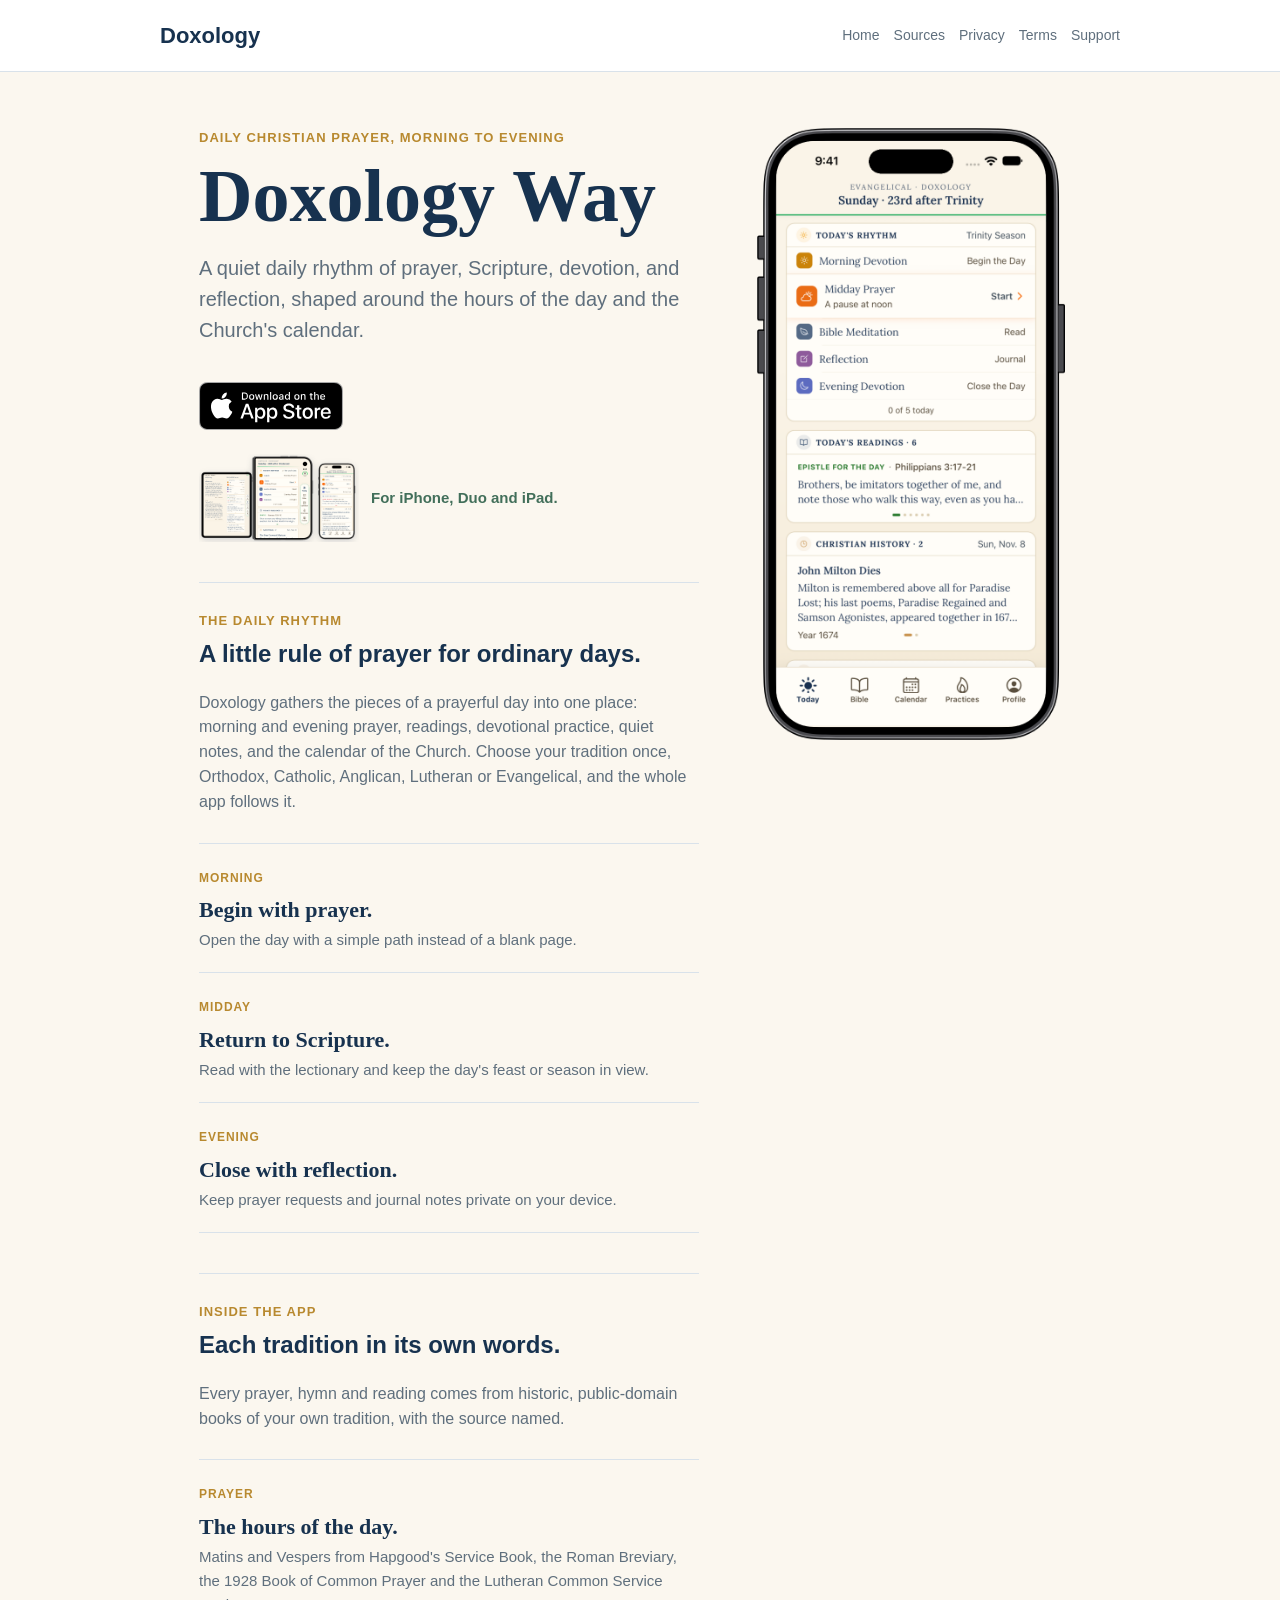
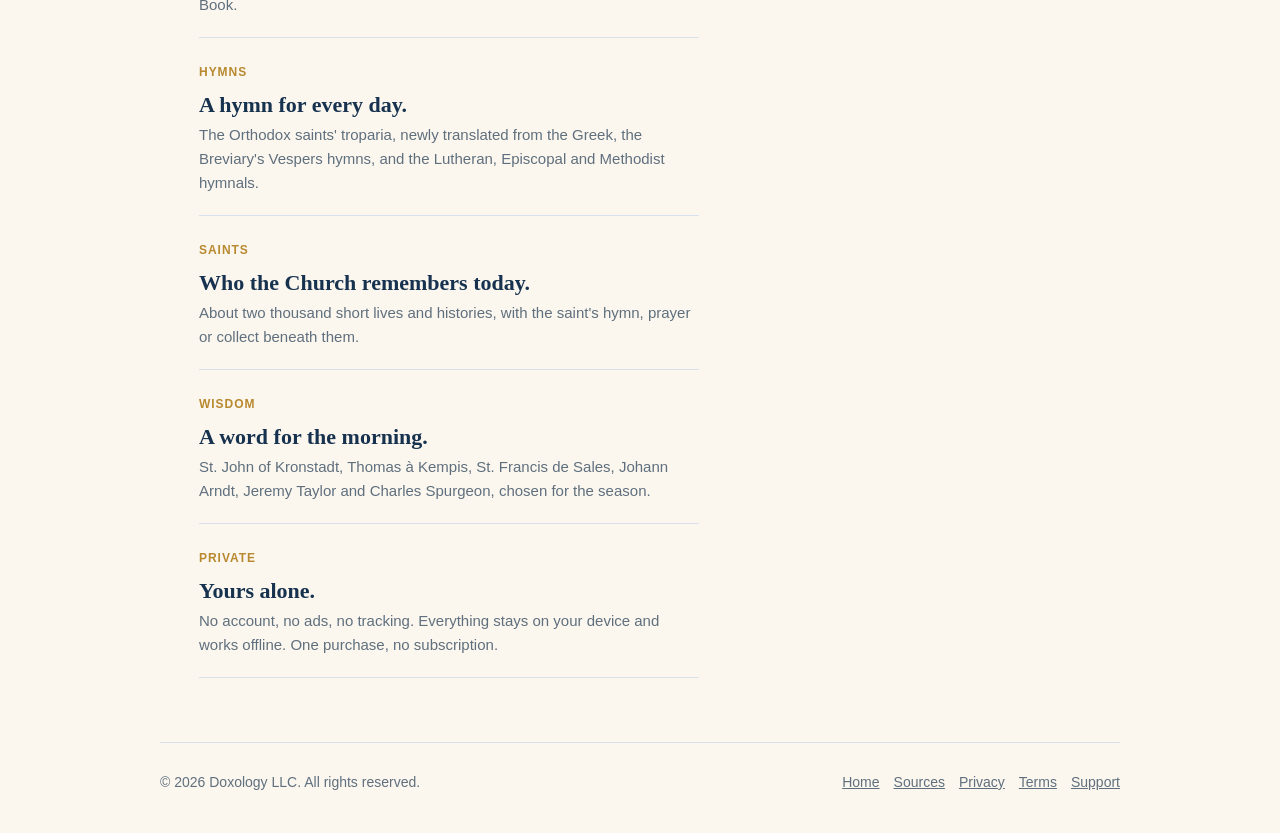
==== index.html @ e4769fcb "Home: For iPhone, Duo and iPad, with the device picture" ====
<!doctype html>
<html lang="en">
  <head>
    <meta charset="utf-8">
    <meta name="viewport" content="width=device-width, initial-scale=1">
    <title>Doxology Way</title>
    <meta name="description" content="Doxology Way: daily prayer, Scripture, hymns and the saints of the day in the Orthodox, Catholic, Anglican, Lutheran and Evangelical traditions. Private, offline, no subscription.">
    <link rel="stylesheet" href="/styles.css?v=devices-2026-11">
  </head>
  <body>
    <header class="site-header">
      <nav class="nav" aria-label="Main navigation">
        <a class="brand" href="/">Doxology</a>
        <div class="nav-links">
          <a href="/">Home</a>
          <a href="/sources/">Sources</a>
          <a href="/privacy/">Privacy</a>
          <a href="/terms/">Terms</a>
          <a href="/support/">Support</a>
        </div>
      </nav>
    </header>

    <main class="main">
      <section class="hero">
        <div class="hero-copy">
          <div class="eyebrow">Daily Christian prayer, morning to evening</div>
          <h1>Doxology Way</h1>
          <p class="lede">
            A quiet daily rhythm of prayer, Scripture, devotion, and reflection,
            shaped around the hours of the day and the Church's calendar.
          </p>
          <p class="availability">
            <a class="store-badge" href="https://apps.apple.com/us/app/doxology-way/id6810826783">
              <img src="/assets/download-on-the-app-store.svg" alt="Download on the App Store" width="144" height="48" />
            </a>
            <span class="devices"><img src="/assets/devices-vignette.png" alt="Doxology Way on iPad, iPhone Duo and iPhone" width="160" height="88" /> <span>For iPhone, Duo&nbsp;and&nbsp;iPad.</span></span>
          </p>

          <section class="rhythm-section" aria-labelledby="rhythm-title">
            <div>
              <div class="eyebrow">The daily rhythm</div>
              <h2 id="rhythm-title">A little rule of prayer for ordinary days.</h2>
            </div>
            <p>
              Doxology gathers the pieces of a prayerful day into one place:
              morning and evening prayer, readings, devotional practice, quiet notes,
              and the calendar of the Church. Choose your tradition once, Orthodox,
              Catholic, Anglican, Lutheran or Evangelical, and the whole app follows it.
            </p>
          </section>

          <section class="rhythm-list" aria-label="Doxology rhythm">
            <article>
              <span>Morning</span>
              <h3>Begin with prayer.</h3>
              <p>Open the day with a simple path instead of a blank page.</p>
            </article>

            <article>
              <span>Midday</span>
              <h3>Return to Scripture.</h3>
              <p>Read with the lectionary and keep the day's feast or season in view.</p>
            </article>

            <article>
              <span>Evening</span>
              <h3>Close with reflection.</h3>
              <p>Keep prayer requests and journal notes private on your device.</p>
            </article>
          </section>

          <section class="rhythm-section" aria-labelledby="inside-title">
            <div>
              <div class="eyebrow">Inside the app</div>
              <h2 id="inside-title">Each tradition in its own words.</h2>
            </div>
            <p>
              Every prayer, hymn and reading comes from historic, public-domain books
              of your own tradition, with the source named.
            </p>
          </section>

          <section class="rhythm-list" aria-label="What Doxology includes">
            <article>
              <span>Prayer</span>
              <h3>The hours of the day.</h3>
              <p>Matins and Vespers from Hapgood's Service Book, the Roman Breviary, the 1928 Book of Common Prayer and the Lutheran Common Service Book.</p>
            </article>

            <article>
              <span>Hymns</span>
              <h3>A hymn for every day.</h3>
              <p>The Orthodox saints' troparia, newly translated from the Greek, the Breviary's Vespers hymns, and the Lutheran, Episcopal and Methodist hymnals.</p>
            </article>

            <article>
              <span>Saints</span>
              <h3>Who the Church remembers today.</h3>
              <p>About two thousand short lives and histories, with the saint's hymn, prayer or collect beneath them.</p>
            </article>

            <article>
              <span>Wisdom</span>
              <h3>A word for the morning.</h3>
              <p>St. John of Kronstadt, Thomas &agrave; Kempis, St. Francis de Sales, Johann Arndt, Jeremy Taylor and Charles Spurgeon, chosen for the season.</p>
            </article>

            <article>
              <span>Private</span>
              <h3>Yours alone.</h3>
              <p>No account, no ads, no tracking. Everything stays on your device and works offline. One purchase, no subscription.</p>
            </article>
          </section>
        </div>
        <div class="phone-showcase" aria-label="Doxology app screen preview">
          <div class="device-frame">
            <img src="/assets/mockups/today-2026-11-08-device.png" alt="Doxology Way on an iPhone: today's rhythm of prayer, the day's readings, and Christian history for the day." />
          </div>
        </div>
      </section>
    </main>

    <footer class="site-footer">
      <span>&copy; 2026 Doxology LLC. All rights reserved.</span>
      <div class="footer-links">
        <a href="/">Home</a>
        <a href="/sources/">Sources</a>
        <a href="/privacy/">Privacy</a>
        <a href="/terms/">Terms</a>
        <a href="/support/">Support</a>
      </div>
    </footer>
  </body>
</html>
---- styles.css ----
:root {
  --ink: #17324f;
  --muted: #5f6f7d;
  --line: #d9e2ea;
  --paper: #fbf7ef;
  --white: #ffffff;
  --gold: #b8892f;
  --green: #426f5a;
  --blue: #315f8a;
  --shadow: rgba(23, 50, 79, 0.18);
  --serif: Georgia, "Times New Roman", serif;
}

* { box-sizing: border-box; }

body {
  margin: 0;
  background: var(--paper);
  color: var(--ink);
  font-family: -apple-system, BlinkMacSystemFont, "Segoe UI", sans-serif;
  line-height: 1.6;
}

a { color: var(--green); }

.site-header {
  border-bottom: 1px solid var(--line);
  background: var(--white);
}

.nav,
.main,
.site-footer {
  width: min(960px, calc(100% - 40px));
  margin: 0 auto;
}

.nav {
  display: flex;
  align-items: center;
  justify-content: space-between;
  gap: 20px;
  padding: 18px 0;
}

.brand {
  color: var(--ink);
  font-size: 22px;
  font-weight: 700;
  letter-spacing: 0;
  text-decoration: none;
}

.nav-links {
  display: flex;
  flex-wrap: wrap;
  gap: 14px;
  font-size: 14px;
}

.nav-links a {
  color: var(--muted);
  text-decoration: none;
}

.main { padding: 56px 0 64px; }

.hero {
  display: grid;
  grid-template-columns: minmax(0, 500px) minmax(280px, 340px);
  align-items: start;
  justify-content: center;
  gap: 42px;
  min-height: 520px;
}

.hero-copy { max-width: 520px; }

.eyebrow {
  color: var(--gold);
  font-size: 13px;
  font-weight: 700;
  letter-spacing: 0.08em;
  text-transform: uppercase;
}

h1 {
  margin: 10px 0 16px;
  font-family: var(--serif);
  font-size: clamp(44px, 7vw, 74px);
  line-height: 1;
  letter-spacing: 0;
}

h2 {
  margin: 34px 0 10px;
  font-size: 24px;
  line-height: 1.2;
  letter-spacing: 0;
}

h3 {
  margin: 24px 0 8px;
  font-size: 18px;
}

p,
li { font-size: 17px; }

.lede {
  color: var(--muted);
  font-size: 20px;
  max-width: 680px;
  line-height: 1.55;
}

.availability {
  margin-top: 24px;
  color: var(--green);
  font-size: 15px;
  font-weight: 700;
}

.simulator-showcase { display: flex; justify-content: center; }

.simulator-preview {
  display: block;
  width: clamp(300px, 30vw, 360px);
  height: auto;
  border-radius: 28px;
}

.phone-showcase {
  display: flex;
  justify-content: center;
}

.device-frame {
  width: clamp(280px, 24vw, 340px);
  aspect-ratio: 706 / 1406; /* the iPhone frame image (2026-11-07) */
  overflow: visible;
  border: 0;
  border-radius: 0;
  background: transparent;
  box-shadow: none;
}

.device-frame img {
  display: block;
  width: 100%;
  height: 100%;
  border-radius: 0;
  object-fit: contain;
  object-position: top center;
}

.rhythm-section {
  display: grid;
  grid-template-columns: 1fr;
  gap: 12px;
  max-width: 520px;
  margin-top: 40px;
  padding: 28px 0 20px;
  border-top: 1px solid var(--line);
}

.rhythm-section h2 { margin-top: 8px; }
.rhythm-section p {
  max-width: 520px;
  margin: 0;
  color: var(--muted);
  font-size: 16px;
  line-height: 1.55;
}

.rhythm-list {
  display: grid;
  grid-template-columns: 1fr;
  gap: 0;
  max-width: 520px;
  margin-top: 8px;
  border-top: 1px solid var(--line);
  border-bottom: 1px solid var(--line);
}

.rhythm-list article {
  padding: 20px 0;
}

.rhythm-list article + article {
  margin-top: 0;
  border-top: 1px solid var(--line);
}

.rhythm-list span {
  color: var(--gold);
  font-size: 12px;
  font-weight: 700;
  letter-spacing: 0.08em;
  text-transform: uppercase;
}

.rhythm-list h3 {
  margin: 8px 0 6px;
  font-family: var(--serif);
  font-size: 22px;
  line-height: 1.15;
}

.rhythm-list p {
  margin: 0;
  color: var(--muted);
  font-size: 15px;
}

.panel {
  margin-top: 28px;
  padding: 24px;
  background: var(--white);
  border: 1px solid var(--line);
  border-radius: 8px;
}

.link-list {
  display: grid;
  gap: 10px;
  margin: 0;
  padding: 0;
  list-style: none;
}

.legal-page {
  max-width: 700px;
  padding-top: 64px;
}

.legal-intro {
  margin-bottom: 28px;
  padding-bottom: 24px;
  border-bottom: 1px solid var(--line);
}

.legal-intro h1 {
  margin-bottom: 12px;
  font-size: clamp(40px, 6vw, 60px);
}

.legal-page .legal-lede {
  color: var(--ink);
  font-family: var(--serif);
  font-size: 22px;
  line-height: 1.5;
}

.legal-page h2 {
  margin-top: 36px;
  padding-top: 22px;
  border-top: 1px solid rgba(217, 226, 234, 0.7);
  font-family: var(--serif);
  font-size: 25px;
}

.legal-page h3 {
  margin-top: 30px;
  font-family: var(--serif);
  font-size: 22px;
}

.legal-page p {
  color: var(--muted);
  font-size: 17px;
}

.contact-panel {
  margin: 34px 0 42px;
  padding: 26px 28px;
  background: var(--white);
  border: 1px solid var(--line);
  border-radius: 8px;
}

.contact-panel h2 {
  margin: 0 0 10px;
  padding: 0;
  border: 0;
}

.contact-panel p {
  margin-bottom: 0;
}

.meta {
  color: var(--muted);
  font-size: 14px;
}

.site-footer {
  display: flex;
  align-items: center;
  justify-content: space-between;
  gap: 18px;
  padding: 28px 0 40px;
  border-top: 1px solid var(--line);
  color: var(--muted);
  font-size: 14px;
}

.footer-links {
  display: flex;
  gap: 14px;
}

.footer-links a {
  color: var(--muted);
}

@media (max-width: 640px) {
  .nav {
    align-items: flex-start;
    flex-direction: column;
  }

  .main { padding-top: 40px; }

  .hero,
  .rhythm-section,
  .rhythm-list {
    grid-template-columns: 1fr;
  }

  .hero {
    gap: 34px;
    min-height: auto;
  }

  .lede { font-size: 19px; }
  .simulator-preview { width: min(74vw, 285px); }
  .device-frame { width: min(72vw, 238px); }
  .legal-page { padding-top: 44px; }
  .legal-page .legal-lede { font-size: 20px; }
  .legal-page h2 { font-size: 23px; }

  .site-footer {
    align-items: flex-start;
    flex-direction: column;
  }
}

/* Sources page (2026-11-07): one book per line, the title in the ink colour. */
.legal-page .source-list {
  display: grid;
  gap: 10px;
  margin: 14px 0 0;
  padding-left: 20px;
  color: var(--muted);
}

.legal-page .source-list li { line-height: 1.55; }
.legal-page .source-list strong { color: var(--ink); font-weight: 600; }

/* App Store badge (Apple's artwork, unaltered): at least 40px tall, a quarter of its height clear around it. */
.availability { display: flex; align-items: center; flex-wrap: wrap; gap: 12px 16px; }
.store-badge { display: inline-block; padding: 12px 0; line-height: 0; }
.store-badge img { height: 48px; width: auto; display: block; }
.availability .devices { display: inline-flex; align-items: center; gap: 12px; }
.availability .devices img { width: 160px; height: auto; display: block; }
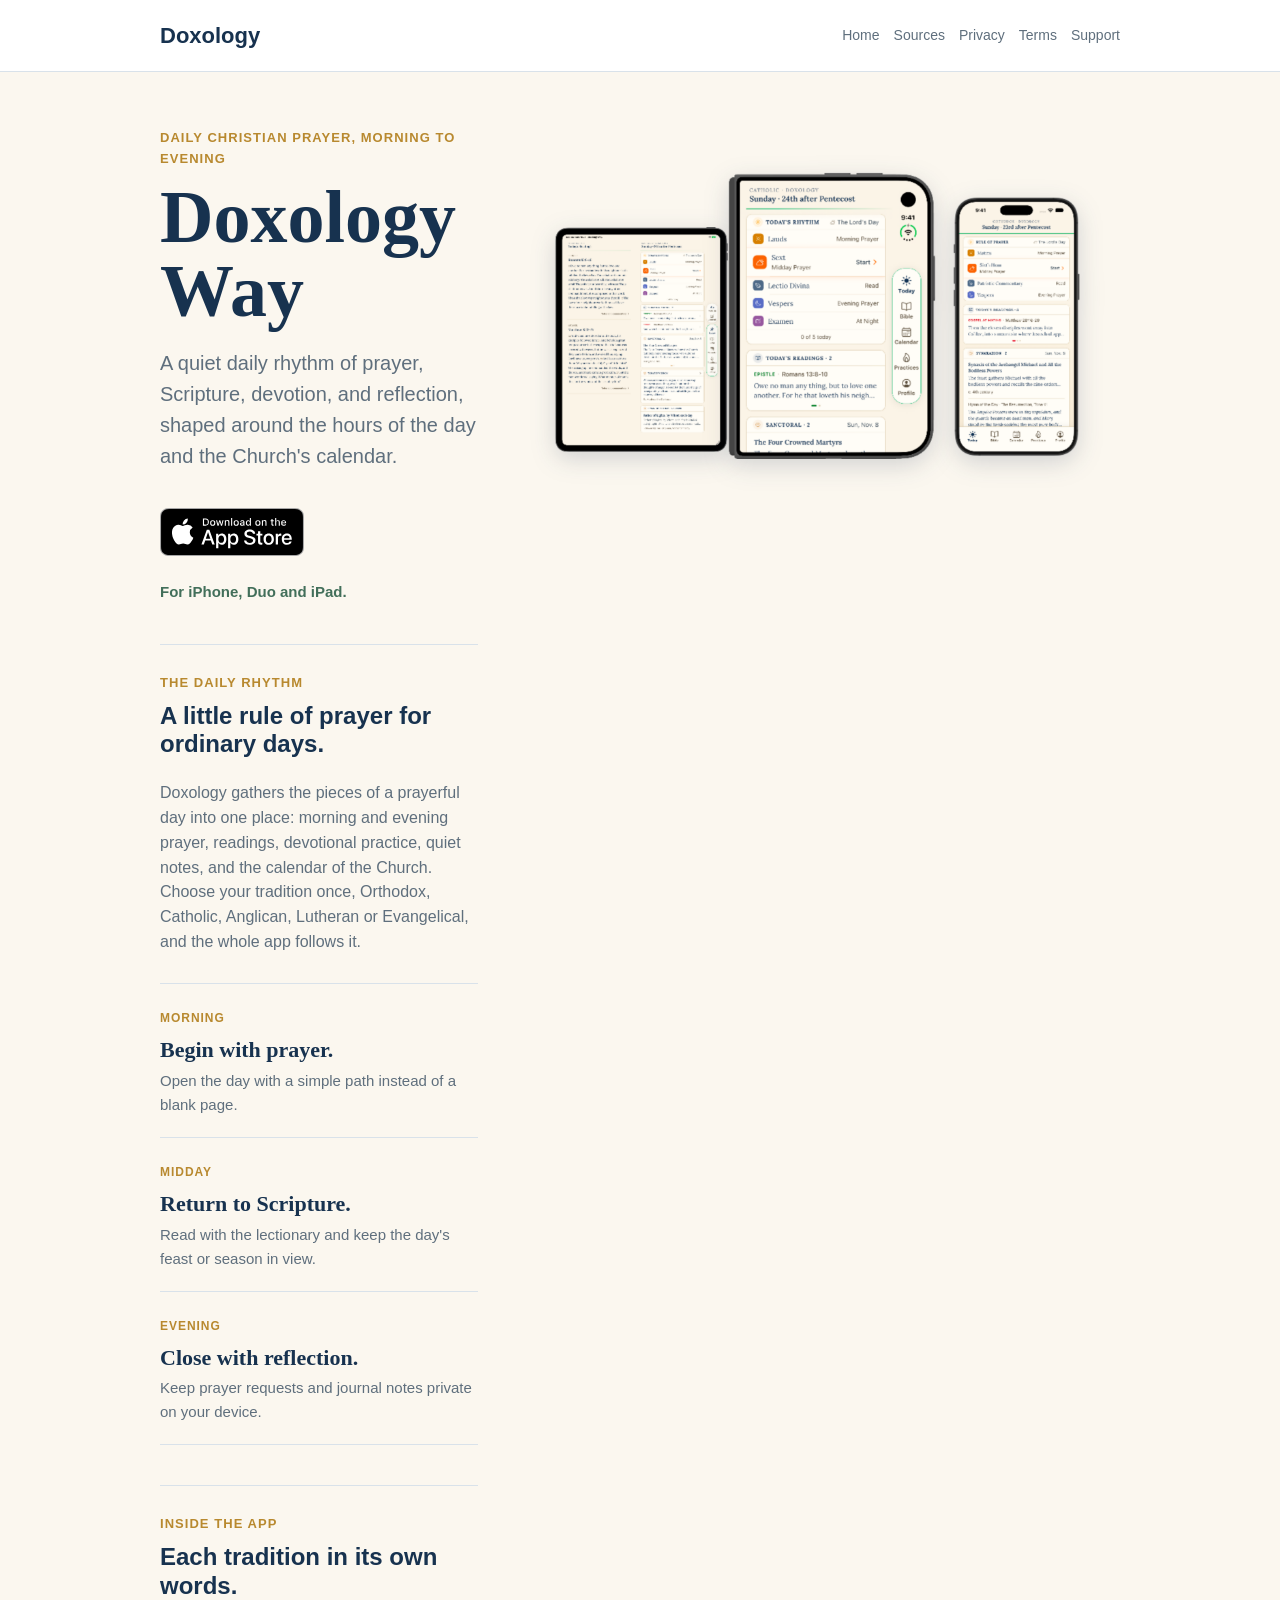
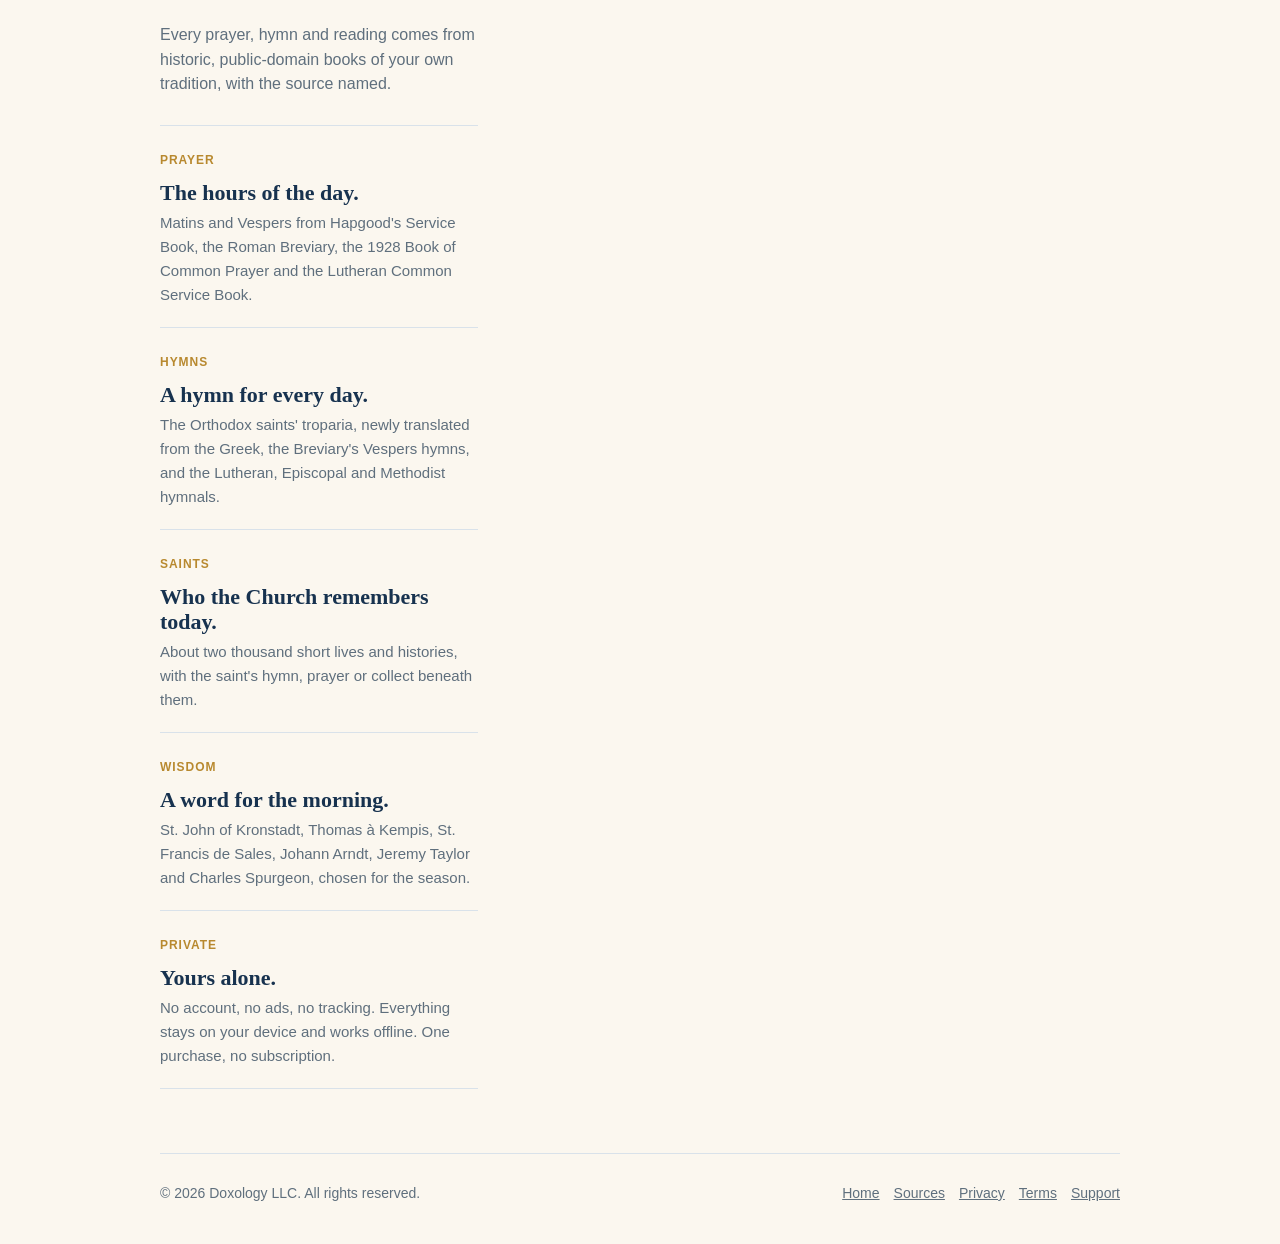
==== commit 83ab959f: "Home: three devices in place of the single phone" ====
--- a/index.html
+++ b/index.html
@@ -5,7 +5,7 @@
     <meta name="viewport" content="width=device-width, initial-scale=1">
     <title>Doxology Way</title>
     <meta name="description" content="Doxology Way: daily prayer, Scripture, hymns and the saints of the day in the Orthodox, Catholic, Anglican, Lutheran and Evangelical traditions. Private, offline, no subscription.">
-    <link rel="stylesheet" href="/styles.css?v=devices-2026-11">
+    <link rel="stylesheet" href="/styles.css?v=devices2-2026-11">
   </head>
   <body>
     <header class="site-header">
@@ -34,7 +34,7 @@
             <a class="store-badge" href="https://apps.apple.com/us/app/doxology-way/id6810826783">
               <img src="/assets/download-on-the-app-store.svg" alt="Download on the App Store" width="144" height="48" />
             </a>
-            <span class="devices"><img src="/assets/devices-vignette.png" alt="Doxology Way on iPad, iPhone Duo and iPhone" width="160" height="88" /> <span>For iPhone, Duo&nbsp;and&nbsp;iPad.</span></span>
+            <span>For iPhone, Duo&nbsp;and&nbsp;iPad.</span>
           </p>
 
           <section class="rhythm-section" aria-labelledby="rhythm-title">
@@ -114,8 +114,8 @@
           </section>
         </div>
         <div class="phone-showcase" aria-label="Doxology app screen preview">
-          <div class="device-frame">
-            <img src="/assets/mockups/today-2026-11-08-device.png" alt="Doxology Way on an iPhone: today's rhythm of prayer, the day's readings, and Christian history for the day." />
+          <div class="device-frame devices">
+            <img src="/assets/devices-vignette.png" width="1760" height="1000" alt="Doxology Way on iPad, iPhone Duo and iPhone: the day's readings and rhythm of prayer in the Catholic and Orthodox traditions." />
           </div>
         </div>
       </section>
--- a/styles.css
+++ b/styles.css
@@ -362,5 +362,7 @@
 .availability { display: flex; align-items: center; flex-wrap: wrap; gap: 12px 16px; }
 .store-badge { display: inline-block; padding: 12px 0; line-height: 0; }
 .store-badge img { height: 48px; width: auto; display: block; }
-.availability .devices { display: inline-flex; align-items: center; gap: 12px; }
-.availability .devices img { width: 160px; height: auto; display: block; }
+/* Three devices (iPad, Duo, iPhone) in place of the single phone, owner 2026-11-08 */
+.hero { grid-template-columns: minmax(0, 480px) minmax(320px, 600px); }
+.device-frame.devices { width: 100%; aspect-ratio: 1760 / 1000; margin-top: 24px; }
+@media (max-width: 860px) { .device-frame.devices { width: min(100%, 520px); } }
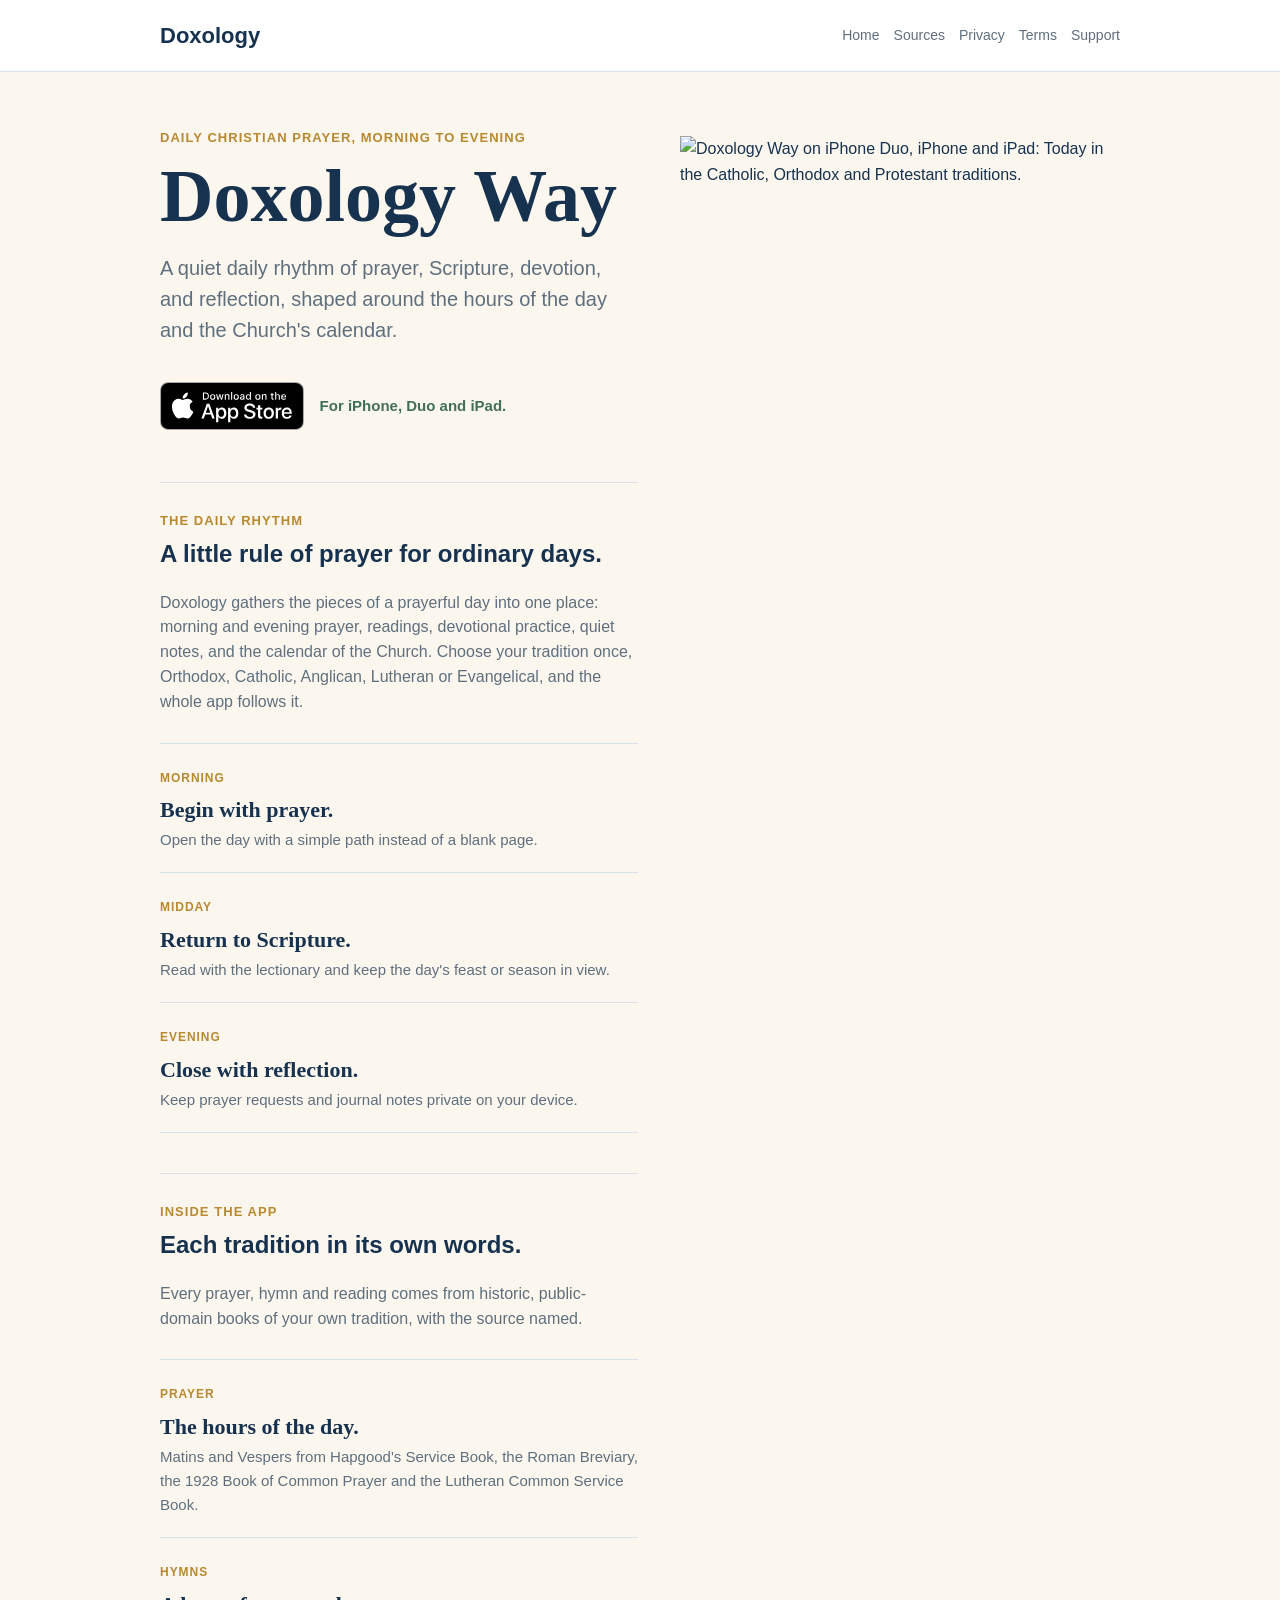
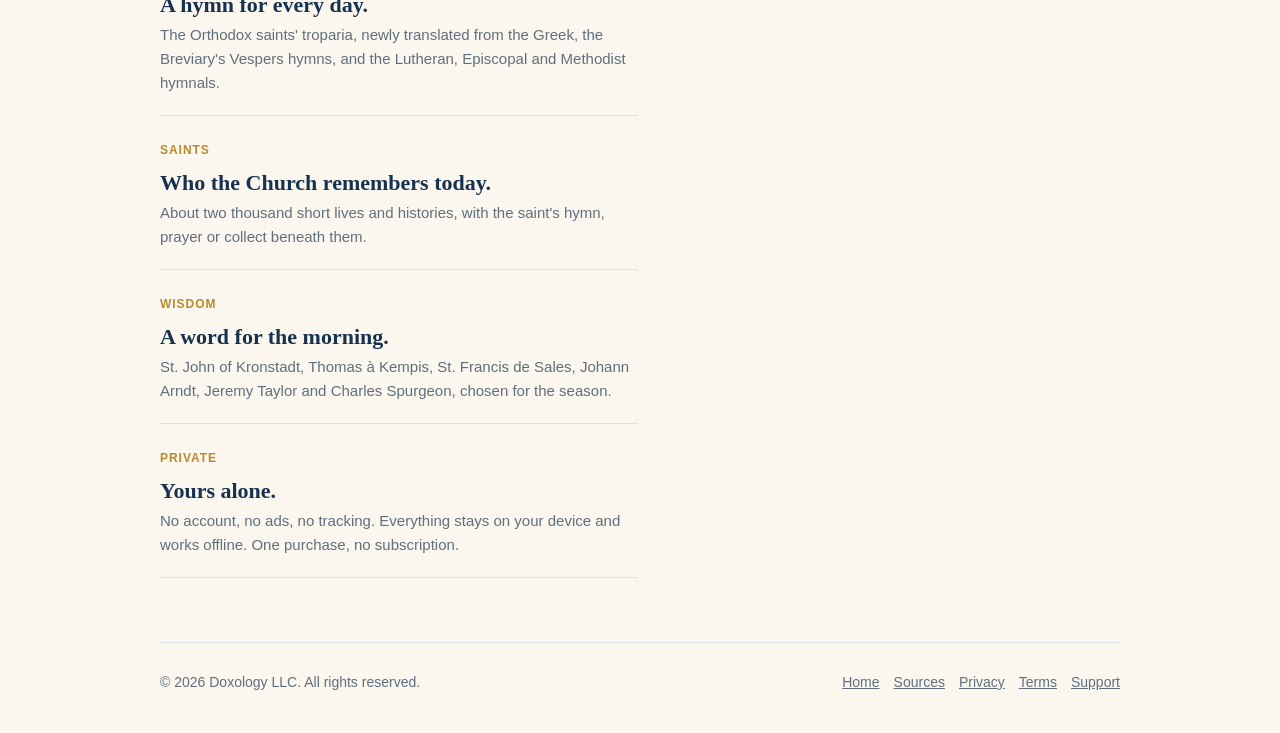
==== commit c14304de: "Home: device picture in the hero" ====
--- a/index.html
+++ b/index.html
@@ -5,7 +5,7 @@
     <meta name="viewport" content="width=device-width, initial-scale=1">
     <title>Doxology Way</title>
     <meta name="description" content="Doxology Way: daily prayer, Scripture, hymns and the saints of the day in the Orthodox, Catholic, Anglican, Lutheran and Evangelical traditions. Private, offline, no subscription.">
-    <link rel="stylesheet" href="/styles.css?v=devices2-2026-11">
+    <link rel="stylesheet" href="/styles.css?v=devices5-2026-11">
   </head>
   <body>
     <header class="site-header">
@@ -115,7 +115,7 @@
         </div>
         <div class="phone-showcase" aria-label="Doxology app screen preview">
           <div class="device-frame devices">
-            <img src="/assets/devices-vignette.png" width="1760" height="1000" alt="Doxology Way on iPad, iPhone Duo and iPhone: the day's readings and rhythm of prayer in the Catholic and Orthodox traditions." />
+            <img src="/assets/devices-hero.png" width="1000" height="1060" alt="Doxology Way on iPhone Duo, iPhone and iPad: Today in the Catholic, Orthodox and Protestant traditions." />
           </div>
         </div>
       </section>
--- a/styles.css
+++ b/styles.css
@@ -363,6 +363,6 @@
 .store-badge { display: inline-block; padding: 12px 0; line-height: 0; }
 .store-badge img { height: 48px; width: auto; display: block; }
 /* Three devices (iPad, Duo, iPhone) in place of the single phone, owner 2026-11-08 */
-.hero { grid-template-columns: minmax(0, 480px) minmax(320px, 600px); }
-.device-frame.devices { width: 100%; aspect-ratio: 1760 / 1000; margin-top: 24px; }
-@media (max-width: 860px) { .device-frame.devices { width: min(100%, 520px); } }
+@media (min-width: 861px) { .hero { grid-template-columns: minmax(0, 500px) minmax(300px, 440px); } }
+.device-frame.devices { width: 100%; aspect-ratio: 1000 / 1060; margin-top: 8px; }
+@media (max-width: 860px) { .device-frame.devices { width: min(100%, 400px); margin: 0 auto; } }
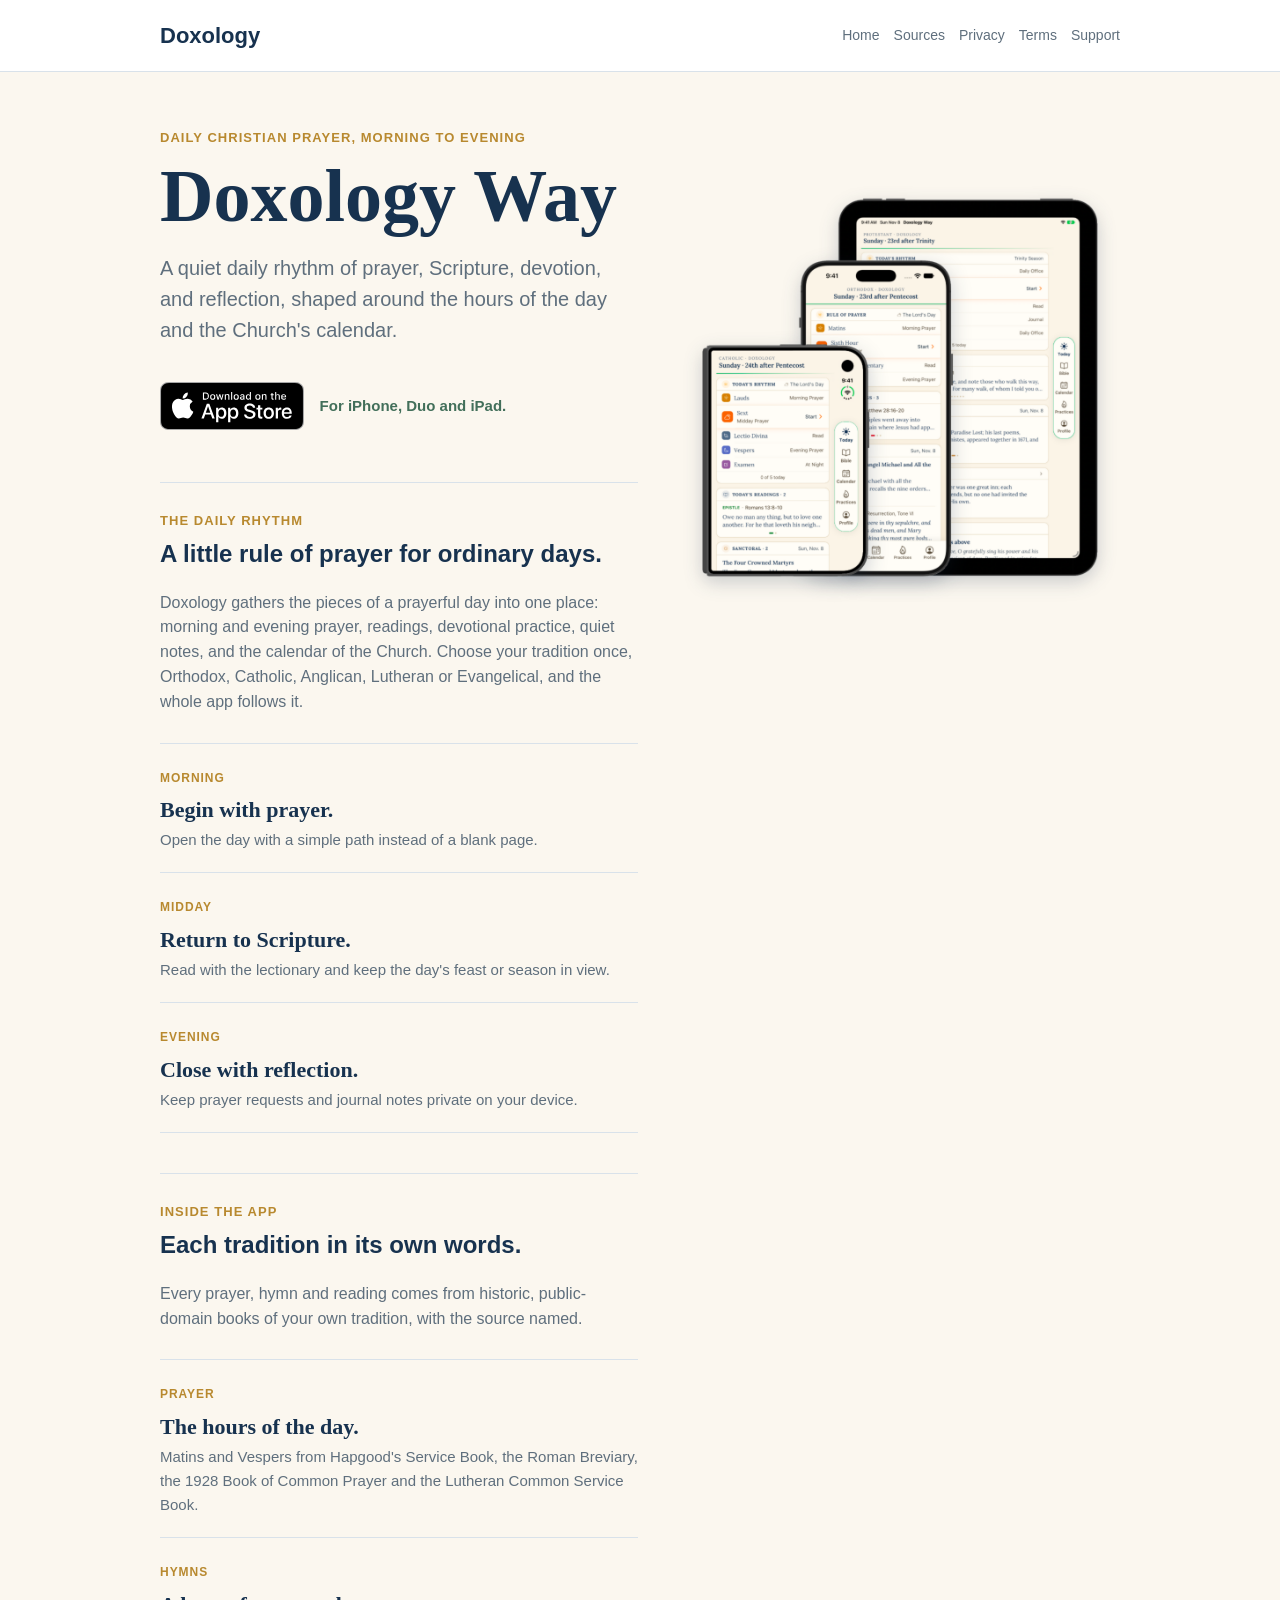
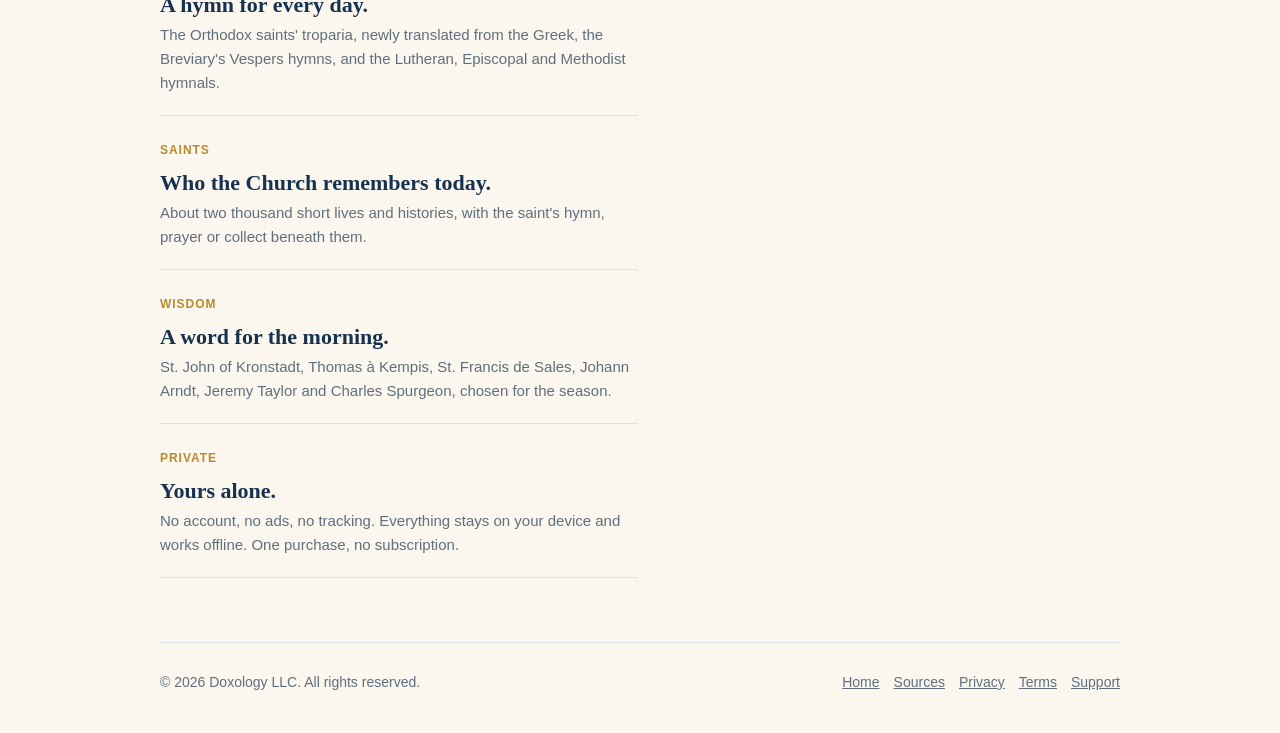
==== commit 0e85afe6: "Dark mode: index.html" ====
--- a/index.html
+++ b/index.html
@@ -5,7 +5,8 @@
     <meta name="viewport" content="width=device-width, initial-scale=1">
     <title>Doxology Way</title>
     <meta name="description" content="Doxology Way: daily prayer, Scripture, hymns and the saints of the day in the Orthodox, Catholic, Anglican, Lutheran and Evangelical traditions. Private, offline, no subscription.">
-    <link rel="stylesheet" href="/styles.css?v=devices5-2026-11">
+    <meta name="color-scheme" content="light dark">
+    <link rel="stylesheet" href="/styles.css?v=dark2-2026-11">
   </head>
   <body>
     <header class="site-header">
@@ -115,7 +116,10 @@
         </div>
         <div class="phone-showcase" aria-label="Doxology app screen preview">
           <div class="device-frame devices">
-            <img src="/assets/devices-hero.png" width="1000" height="1060" alt="Doxology Way on iPhone Duo, iPhone and iPad: Today in the Catholic, Orthodox and Protestant traditions." />
+            <picture>
+              <source srcset="/assets/devices-hero-dark.png" media="(prefers-color-scheme: dark)" />
+              <img src="/assets/devices-hero.png?v=12-2026-11-10" width="1000" height="1060" alt="Doxology Way on iPhone Duo, iPhone and iPad: Today in the Catholic, Orthodox and Protestant traditions." />
+            </picture>
           </div>
         </div>
       </section>
--- a/styles.css
+++ b/styles.css
@@ -364,5 +364,31 @@
 .store-badge img { height: 48px; width: auto; display: block; }
 /* Three devices (iPad, Duo, iPhone) in place of the single phone, owner 2026-11-08 */
 @media (min-width: 861px) { .hero { grid-template-columns: minmax(0, 500px) minmax(300px, 440px); } }
+.device-frame picture { display: contents; }
 .device-frame.devices { width: 100%; aspect-ratio: 1000 / 1060; margin-top: 8px; }
 @media (max-width: 860px) { .device-frame.devices { width: min(100%, 400px); margin: 0 auto; } }
+
+/* Dark mode (2026-11-10): follows the visitor's system setting. Palette from the app's own night theme
+   (src/theme/colors.ts darkColors): warm near-black page, a slightly lifted card, cream text, the gold and green lifted to read on dark.
+   Contrast (WCAG) is listed in agent/qc/website_dark_mode/README.md. */
+@media (prefers-color-scheme: dark) {
+  :root {
+    color-scheme: dark;
+    --ink: #f1e8d6;
+    --muted: #c3b9a6;
+    --line: #3a3329;
+    --paper: #14110d;
+    --white: #1e1a14;
+    --gold: #d9a55c;
+    --green: #9ccfaa;
+    --blue: #9dbbdb;
+    --shadow: rgba(0, 0, 0, 0.5);
+  }
+
+  .legal-page h2 { border-top-color: rgba(58, 51, 41, 0.85); }
+
+  /* The hero shows the app in its own dark theme (devices-hero-dark.png, via <picture>); a soft warm glow sits behind it. */
+  .device-frame.devices {
+    background: radial-gradient(closest-side, rgba(241, 232, 214, 0.08), rgba(241, 232, 214, 0.03) 60%, transparent);
+  }
+}
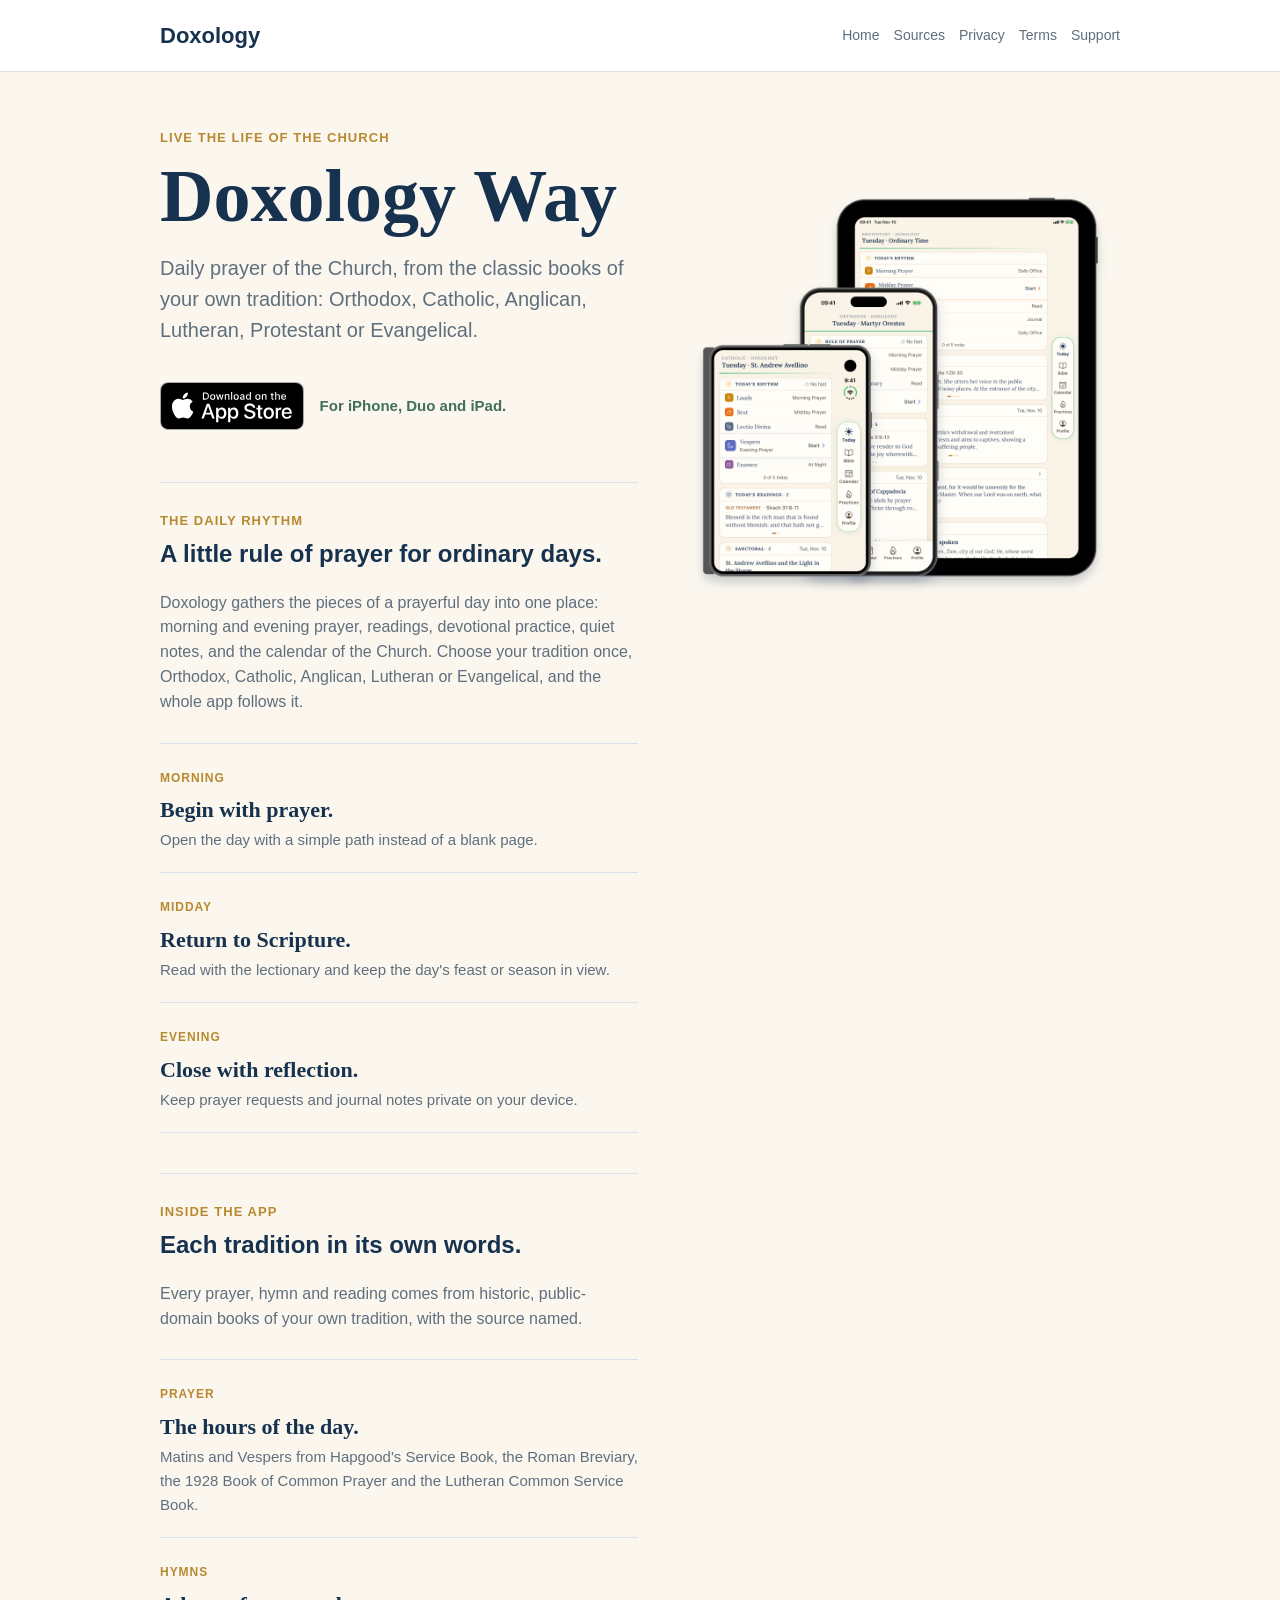
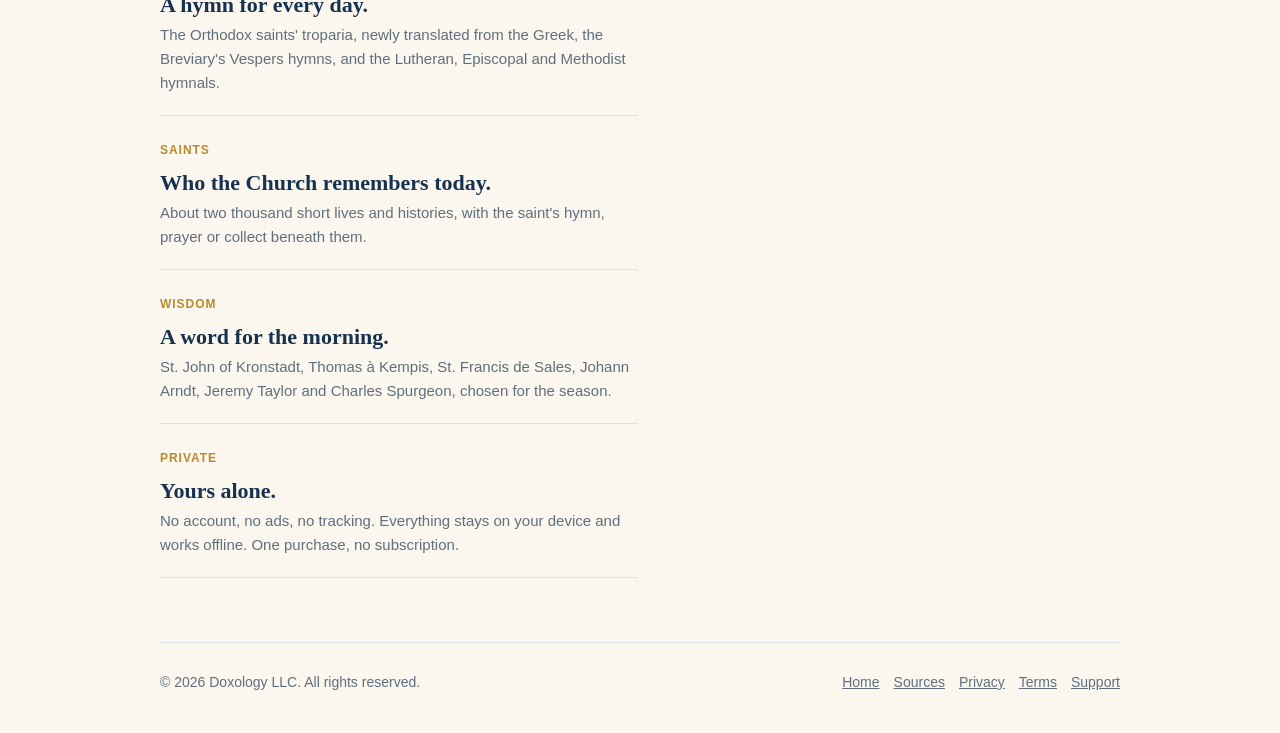
==== commit 3955657e: "Home hero: Live the life of the Church; six traditions" ====
--- a/index.html
+++ b/index.html
@@ -25,11 +25,11 @@
     <main class="main">
       <section class="hero">
         <div class="hero-copy">
-          <div class="eyebrow">Daily Christian prayer, morning to evening</div>
+          <div class="eyebrow">Live the life of the Church</div>
           <h1>Doxology Way</h1>
           <p class="lede">
-            A quiet daily rhythm of prayer, Scripture, devotion, and reflection,
-            shaped around the hours of the day and the Church's calendar.
+            Daily prayer of the Church, from the classic books of your own tradition:
+            Orthodox, Catholic, Anglican, Lutheran, Protestant or Evangelical.
           </p>
           <p class="availability">
             <a class="store-badge" href="https://apps.apple.com/us/app/doxology-way/id6810826783">
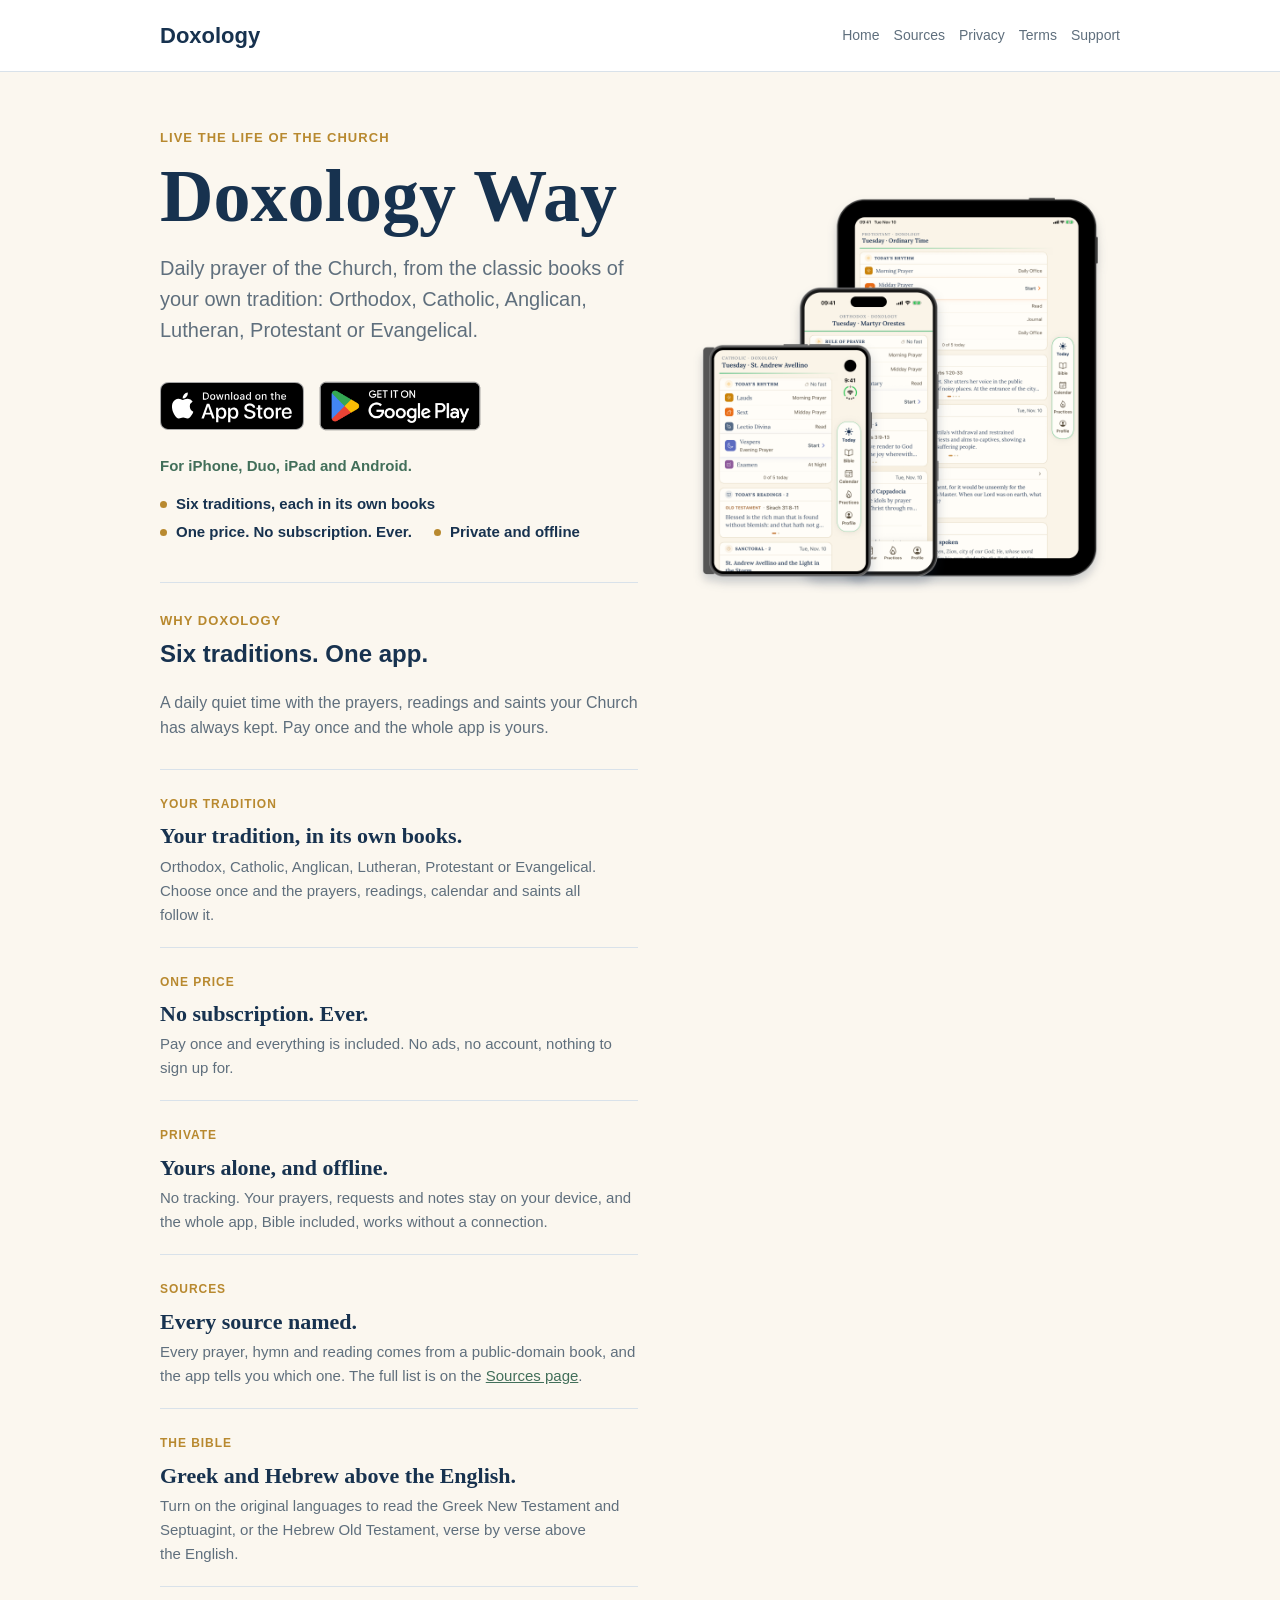
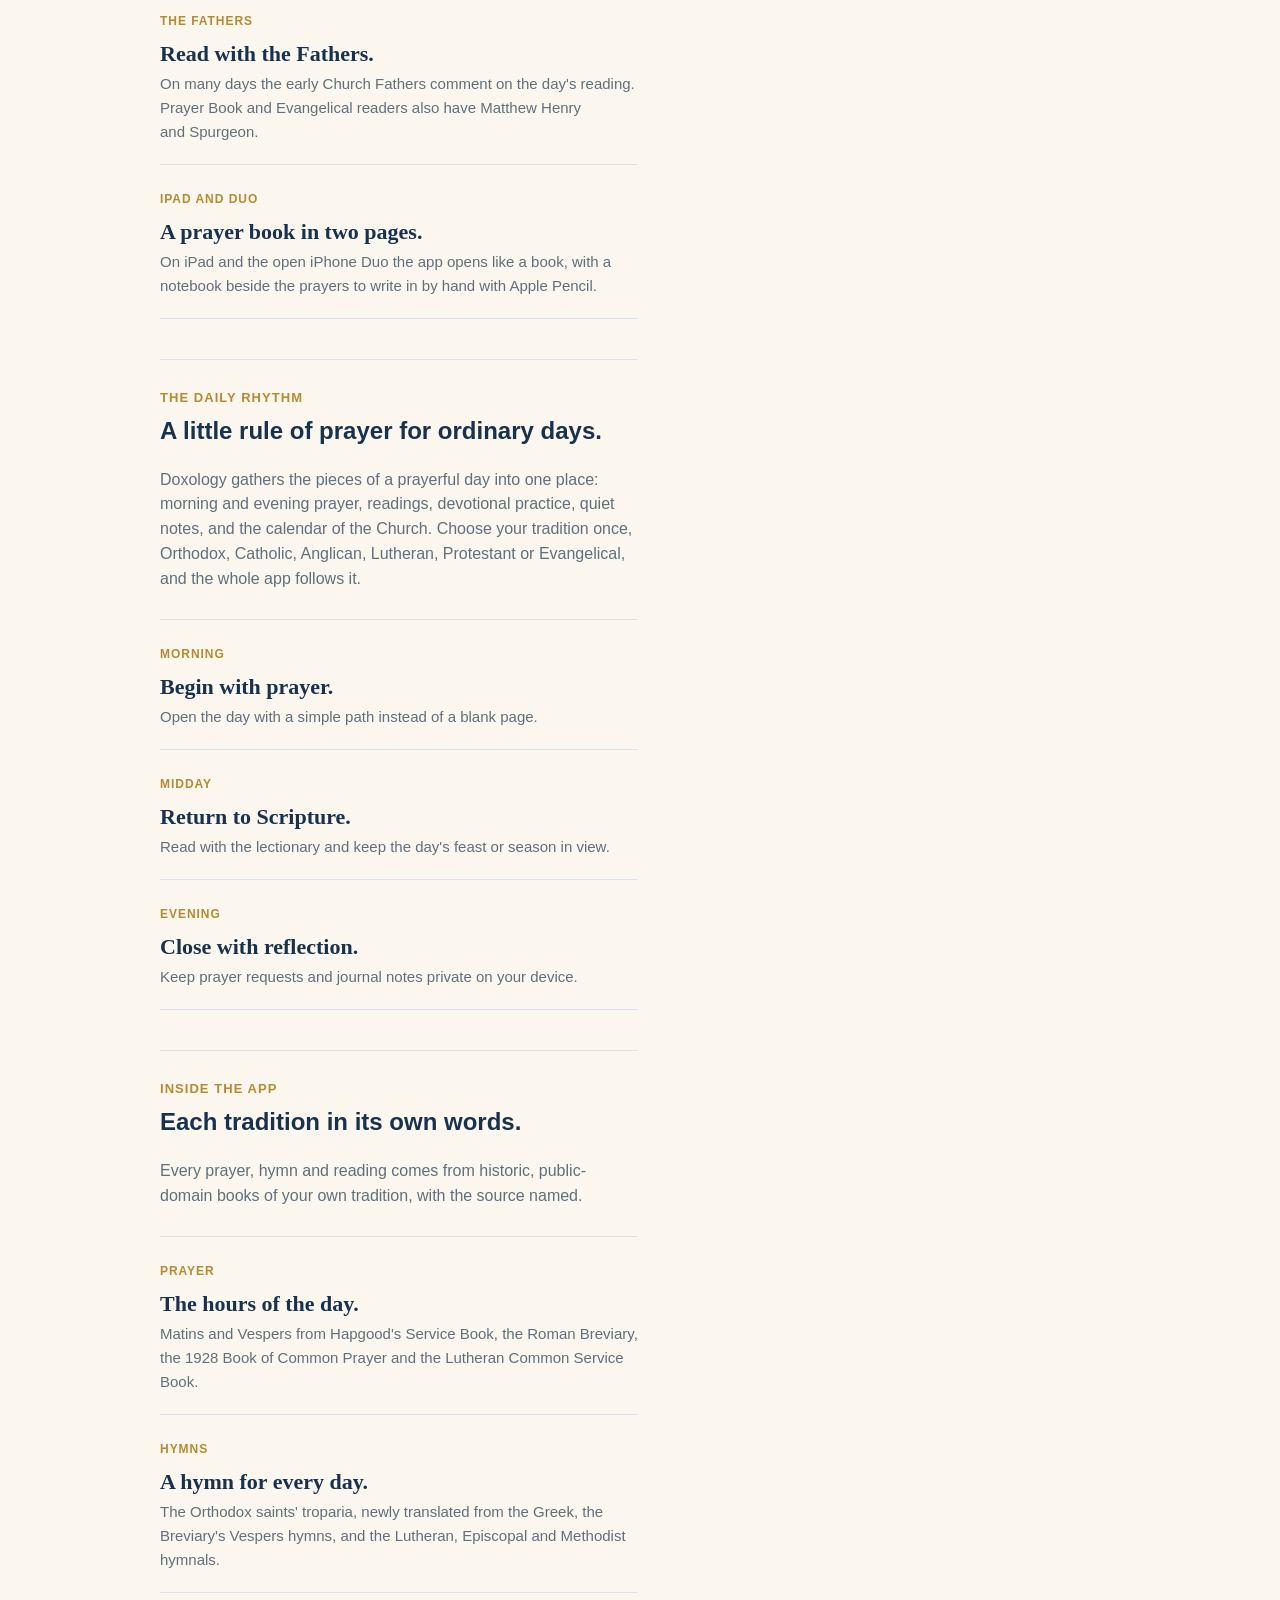
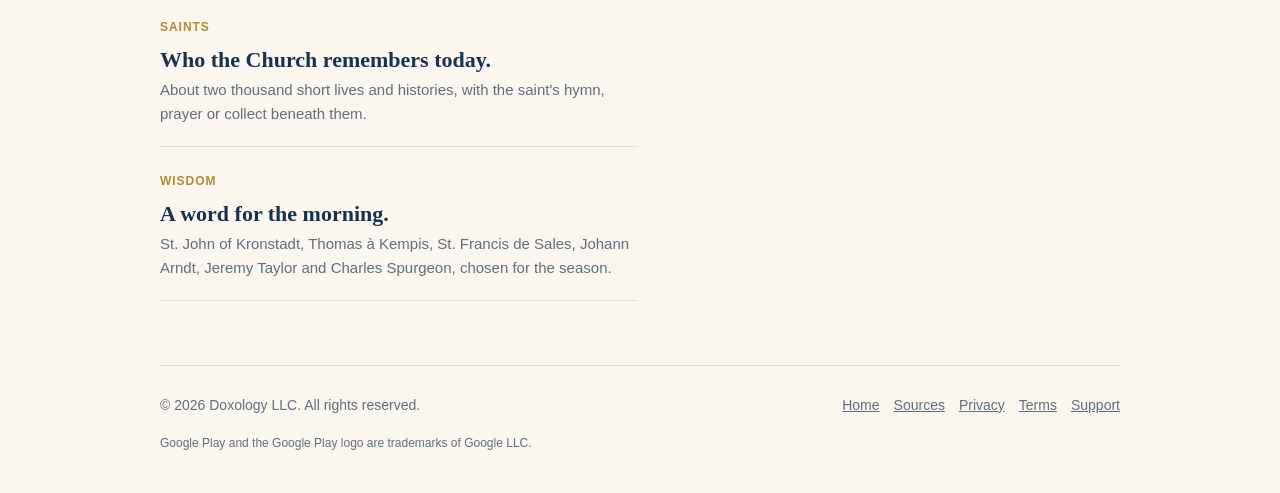
==== commit 63739399: "Home: Google Play badge, Android, value line and Why Doxology" ====
--- a/index.html
+++ b/index.html
@@ -4,9 +4,9 @@
     <meta charset="utf-8">
     <meta name="viewport" content="width=device-width, initial-scale=1">
     <title>Doxology Way</title>
-    <meta name="description" content="Doxology Way: daily prayer, Scripture, hymns and the saints of the day in the Orthodox, Catholic, Anglican, Lutheran and Evangelical traditions. Private, offline, no subscription.">
+    <meta name="description" content="Doxology Way: daily prayer, Scripture, hymns and the saints of the day in six traditions: Orthodox, Catholic, Anglican, Lutheran, Protestant and Evangelical. One price, no subscription. Private and offline. For iPhone, iPad and Android.">
     <meta name="color-scheme" content="light dark">
-    <link rel="stylesheet" href="/styles.css?v=dark2-2026-11">
+    <link rel="stylesheet" href="/styles.css?v=play2-2026-11">
   </head>
   <body>
     <header class="site-header">
@@ -35,8 +35,71 @@
             <a class="store-badge" href="https://apps.apple.com/us/app/doxology-way/id6810826783">
               <img src="/assets/download-on-the-app-store.svg" alt="Download on the App Store" width="144" height="48" />
             </a>
-            <span>For iPhone, Duo&nbsp;and&nbsp;iPad.</span>
+            <a class="play-badge" href="https://play.google.com/store/apps/details?id=com.doxologyapp.app">
+              <img src="/assets/get-it-on-google-play.png" alt="Get it on Google Play" width="185" height="71" />
+            </a>
+            <span>For iPhone, Duo, iPad and&nbsp;Android.</span>
           </p>
+          <ul class="value-line" aria-label="Why Doxology">
+            <li>Six traditions, each in its own&nbsp;books</li>
+            <li>One price. No subscription.&nbsp;Ever.</li>
+            <li>Private and&nbsp;offline</li>
+          </ul>
+
+          <section class="rhythm-section" aria-labelledby="why-title">
+            <div>
+              <div class="eyebrow">Why Doxology</div>
+              <h2 id="why-title">Six traditions. One&nbsp;app.</h2>
+            </div>
+            <p>
+              A daily quiet time with the prayers, readings and saints your Church has always kept.
+              Pay once and the whole app is yours.
+            </p>
+          </section>
+
+          <section class="rhythm-list" aria-label="What sets Doxology apart">
+            <article>
+              <span>Your tradition</span>
+              <h3>Your tradition, in its own&nbsp;books.</h3>
+              <p>Orthodox, Catholic, Anglican, Lutheran, Protestant or Evangelical. Choose once and the prayers, readings, calendar and saints all follow&nbsp;it.</p>
+            </article>
+
+            <article>
+              <span>One price</span>
+              <h3>No subscription. Ever.</h3>
+              <p>Pay once and everything is included. No ads, no account, nothing to sign up&nbsp;for.</p>
+            </article>
+
+            <article>
+              <span>Private</span>
+              <h3>Yours alone, and offline.</h3>
+              <p>No tracking. Your prayers, requests and notes stay on your device, and the whole app, Bible included, works without a&nbsp;connection.</p>
+            </article>
+
+            <article>
+              <span>Sources</span>
+              <h3>Every source&nbsp;named.</h3>
+              <p>Every prayer, hymn and reading comes from a public-domain book, and the app tells you which one. The full list is on the <a href="/sources/">Sources&nbsp;page</a>.</p>
+            </article>
+
+            <article>
+              <span>The Bible</span>
+              <h3>Greek and Hebrew above the&nbsp;English.</h3>
+              <p>Turn on the original languages to read the Greek New Testament and Septuagint, or the Hebrew Old Testament, verse by verse above the&nbsp;English.</p>
+            </article>
+
+            <article>
+              <span>The Fathers</span>
+              <h3>Read with the&nbsp;Fathers.</h3>
+              <p>On many days the early Church Fathers comment on the day's reading. Prayer Book and Evangelical readers also have Matthew Henry and&nbsp;Spurgeon.</p>
+            </article>
+
+            <article>
+              <span>iPad and Duo</span>
+              <h3>A prayer book in two&nbsp;pages.</h3>
+              <p>On iPad and the open iPhone Duo the app opens like a book, with a notebook beside the prayers to write in by hand with Apple&nbsp;Pencil.</p>
+            </article>
+          </section>
 
           <section class="rhythm-section" aria-labelledby="rhythm-title">
             <div>
@@ -47,7 +110,7 @@
               Doxology gathers the pieces of a prayerful day into one place:
               morning and evening prayer, readings, devotional practice, quiet notes,
               and the calendar of the Church. Choose your tradition once, Orthodox,
-              Catholic, Anglican, Lutheran or Evangelical, and the whole app follows it.
+              Catholic, Anglican, Lutheran, Protestant or Evangelical, and the whole app follows it.
             </p>
           </section>
 
@@ -106,12 +169,6 @@
               <h3>A word for the morning.</h3>
               <p>St. John of Kronstadt, Thomas &agrave; Kempis, St. Francis de Sales, Johann Arndt, Jeremy Taylor and Charles Spurgeon, chosen for the season.</p>
             </article>
-
-            <article>
-              <span>Private</span>
-              <h3>Yours alone.</h3>
-              <p>No account, no ads, no tracking. Everything stays on your device and works offline. One purchase, no subscription.</p>
-            </article>
           </section>
         </div>
         <div class="phone-showcase" aria-label="Doxology app screen preview">
@@ -134,6 +191,7 @@
         <a href="/terms/">Terms</a>
         <a href="/support/">Support</a>
       </div>
+      <p class="trademarks">Google Play and the Google Play logo are trademarks of Google&nbsp;LLC.</p>
     </footer>
   </body>
 </html>
--- a/styles.css
+++ b/styles.css
@@ -392,3 +392,43 @@
     background: radial-gradient(closest-side, rgba(241, 232, 214, 0.08), rgba(241, 232, 214, 0.03) 60%, transparent);
   }
 }
+
+/* Value line under the store badge (Marketing desk, 2026-11-12): the three advantages people should see first. */
+.value-line {
+  display: flex;
+  flex-wrap: wrap;
+  gap: 6px 22px;
+  margin: 6px 0 0;
+  padding: 0;
+  list-style: none;
+}
+.value-line li {
+  position: relative;
+  padding-left: 16px;
+  color: var(--ink);
+  font-size: 15px;
+  font-weight: 600;
+  line-height: 1.45;
+}
+.value-line li::before {
+  content: "";
+  position: absolute;
+  left: 0;
+  top: 0.55em;
+  width: 7px;
+  height: 7px;
+  border-radius: 50%;
+  background: var(--gold);
+}
+@media (max-width: 640px) {
+  .value-line { flex-direction: column; }
+}
+
+/* Google Play badge (2026-11-20, owner: "use the official Google Play badge"): Google's own artwork, unaltered
+   (en_badge_web_generic.png, 646x250, the badge 564x168 inside 41 px of built-in clear space). Sized so the visible badge is
+   48 px tall like the App Store badge; the built-in clear space (about 12 px, a quarter of the height) stays around it, and the
+   negative margin lets that clear space sit in the 16 px gap instead of adding to it. */
+.play-badge { display: inline-block; line-height: 0; margin: 0 calc(-48px * 41 / 168); }
+.play-badge img { display: block; height: calc(48px * 250 / 168); width: auto; }
+.site-footer { flex-wrap: wrap; }
+.trademarks { flex-basis: 100%; margin: 0; font-size: 12px; color: var(--muted); }
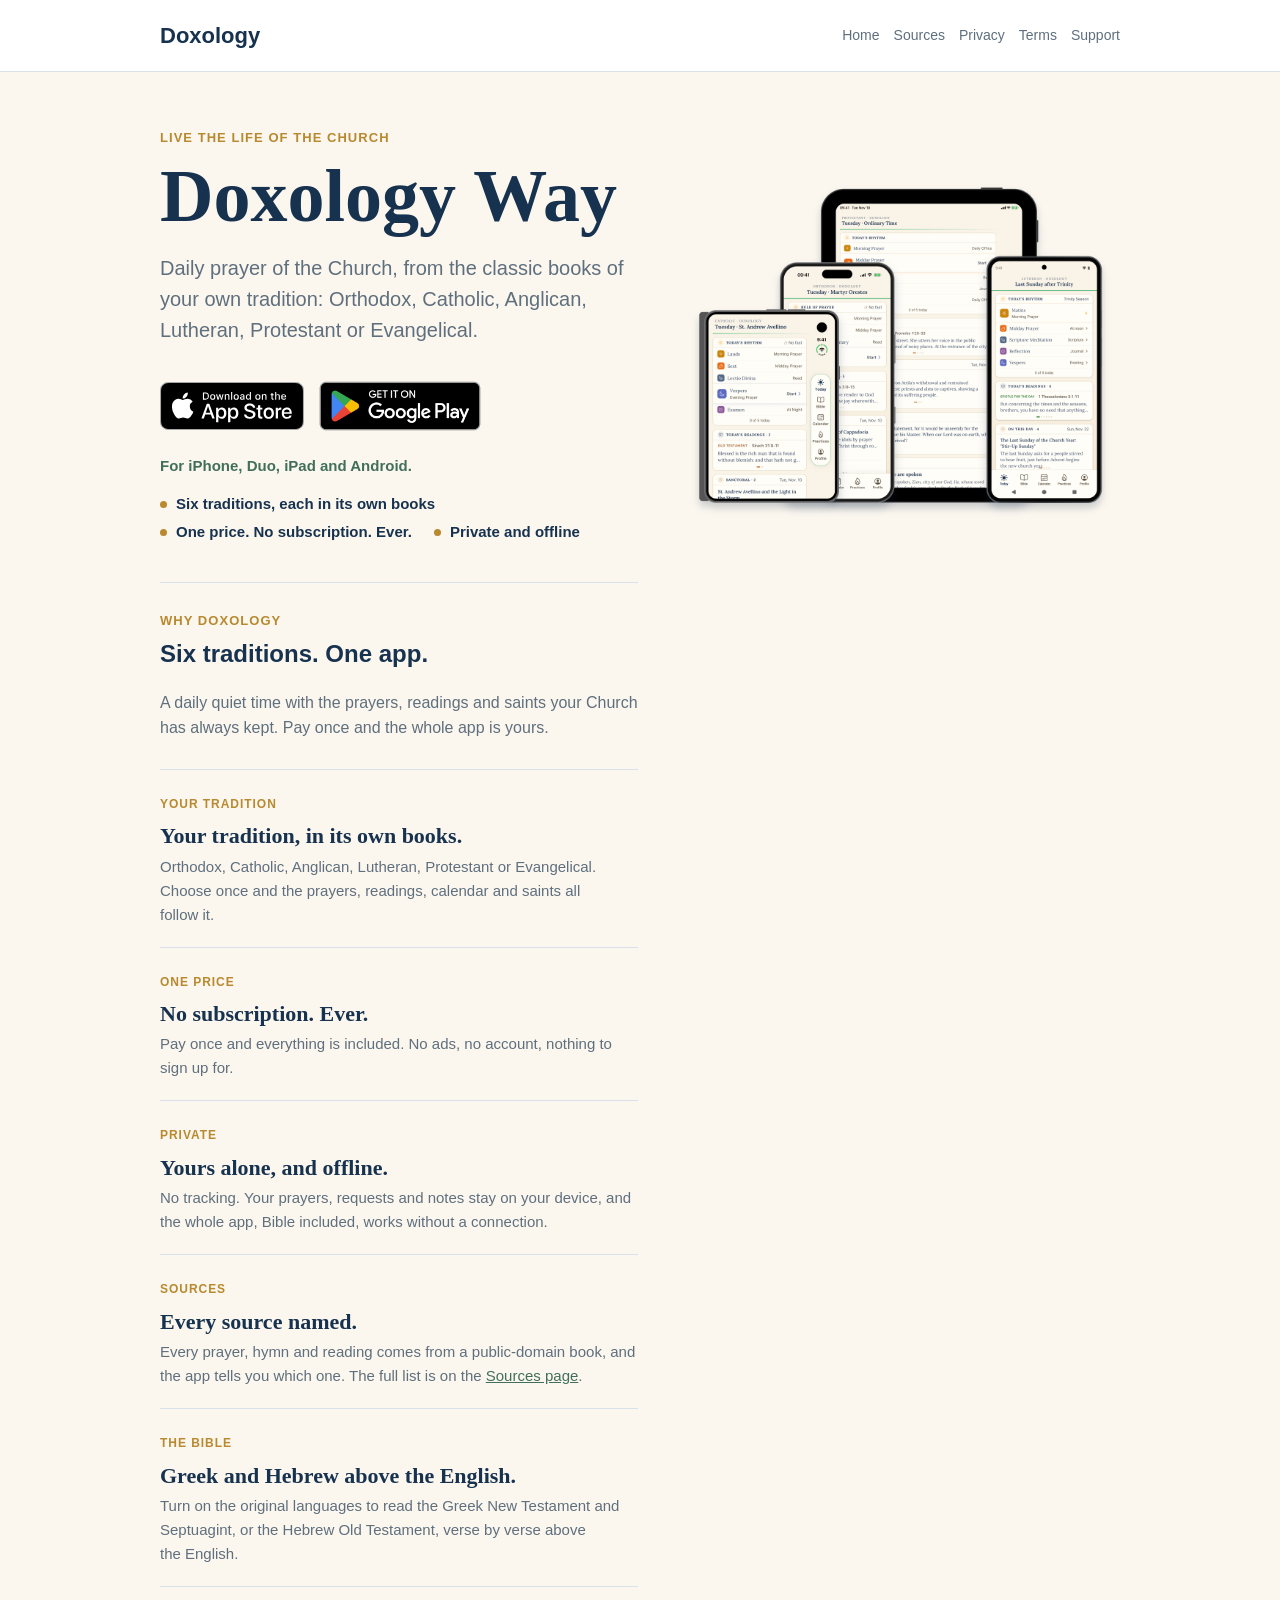
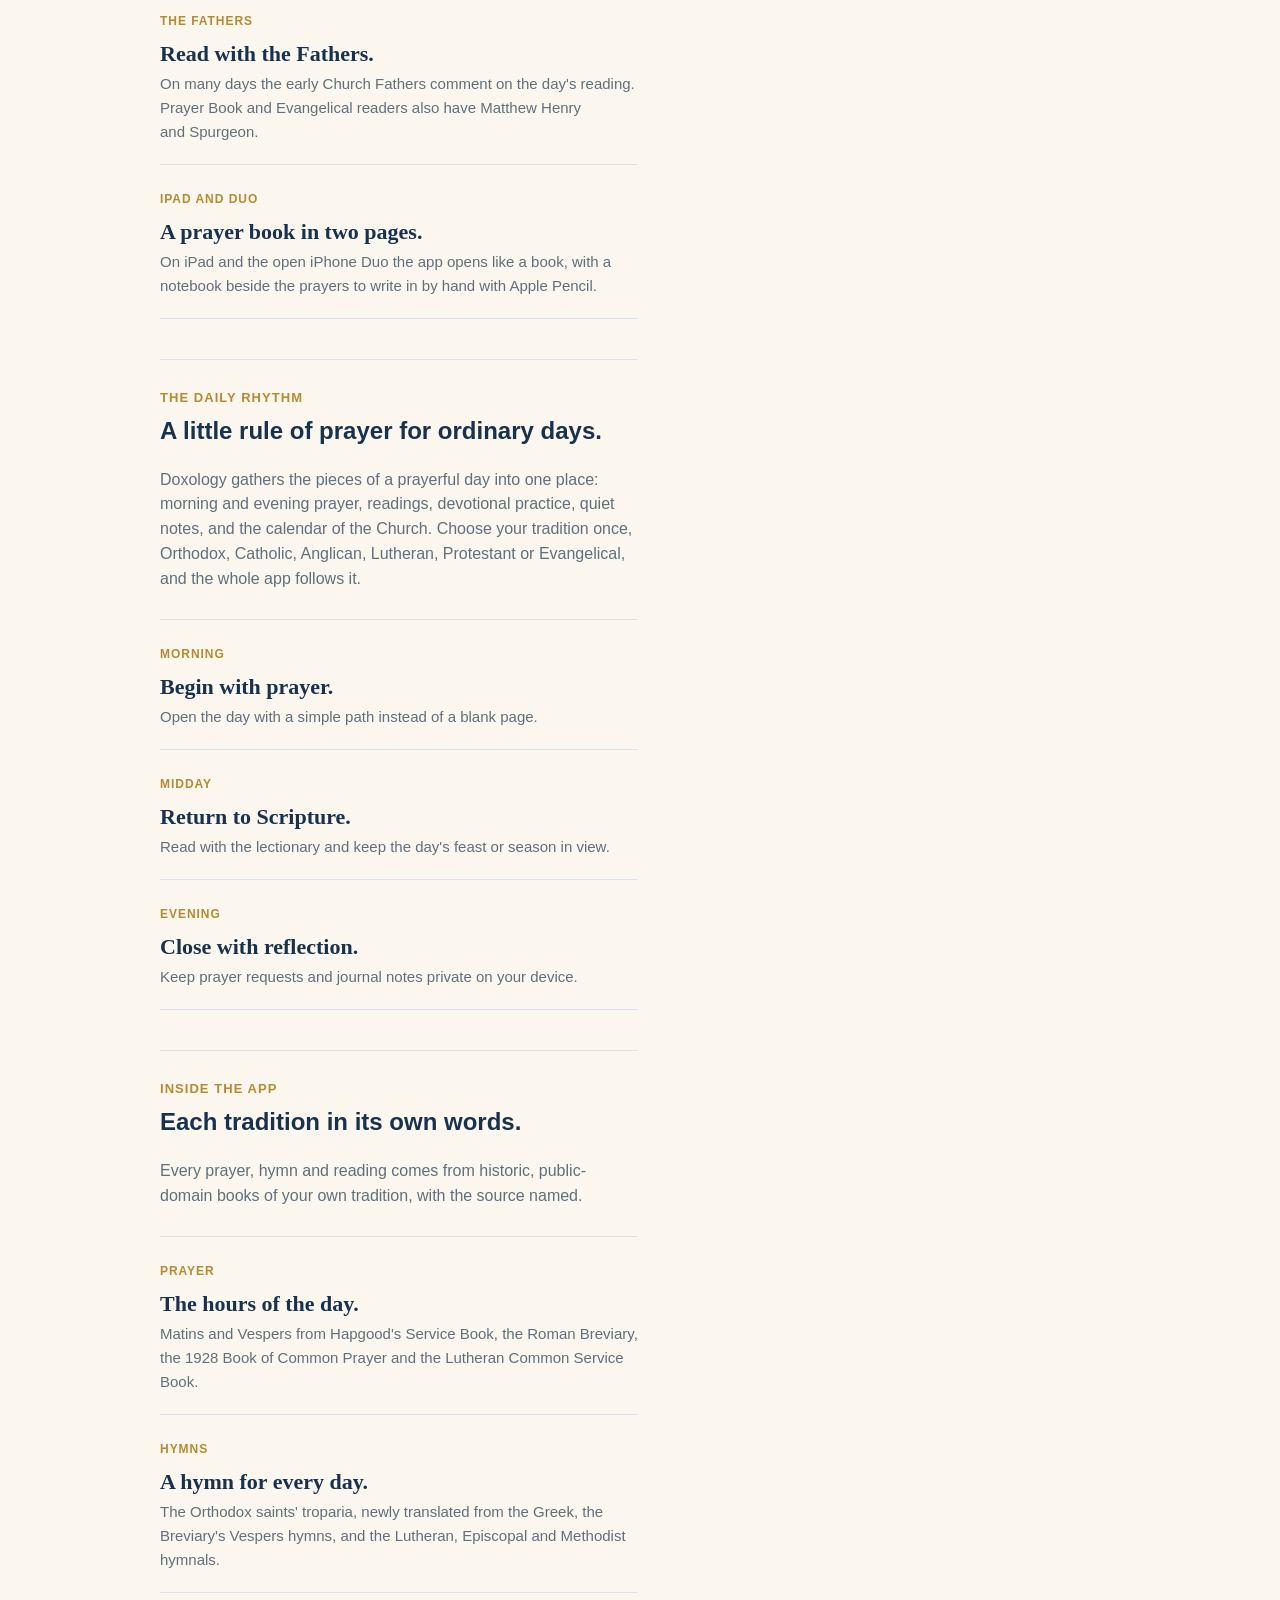
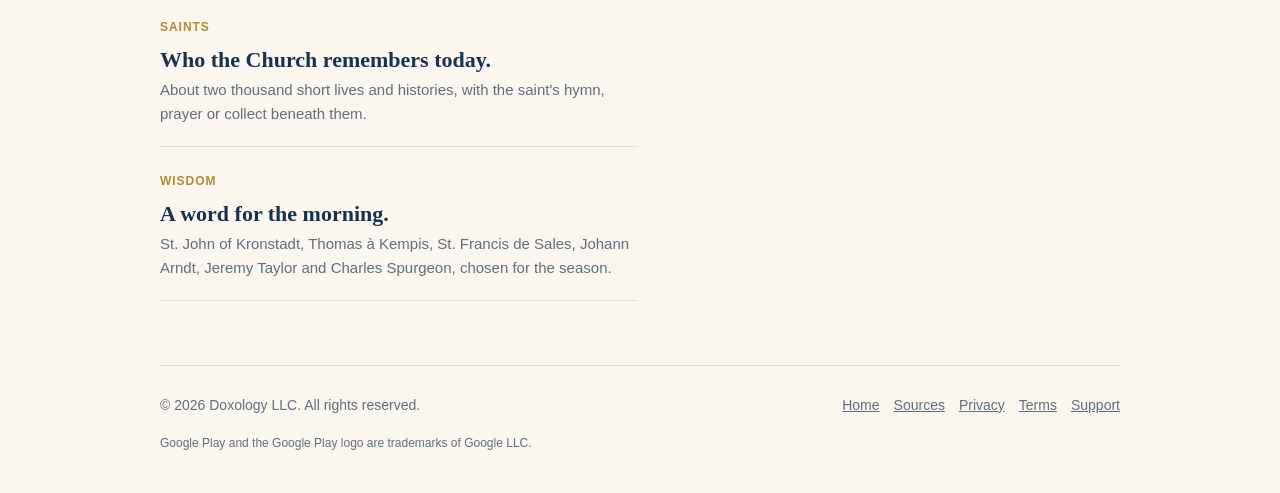
==== commit 2fb62f84: "Device picture: add a Pixel 9 (Lutheran) beside the iPad (index.html)" ====
--- a/index.html
+++ b/index.html
@@ -6,7 +6,7 @@
     <title>Doxology Way</title>
     <meta name="description" content="Doxology Way: daily prayer, Scripture, hymns and the saints of the day in six traditions: Orthodox, Catholic, Anglican, Lutheran, Protestant and Evangelical. One price, no subscription. Private and offline. For iPhone, iPad and Android.">
     <meta name="color-scheme" content="light dark">
-    <link rel="stylesheet" href="/styles.css?v=play2-2026-11">
+    <link rel="stylesheet" href="/styles.css?v=android1-2026-11">
   </head>
   <body>
     <header class="site-header">
@@ -174,8 +174,8 @@
         <div class="phone-showcase" aria-label="Doxology app screen preview">
           <div class="device-frame devices">
             <picture>
-              <source srcset="/assets/devices-hero-dark.png" media="(prefers-color-scheme: dark)" />
-              <img src="/assets/devices-hero.png?v=12-2026-11-10" width="1000" height="1060" alt="Doxology Way on iPhone Duo, iPhone and iPad: Today in the Catholic, Orthodox and Protestant traditions." />
+              <source srcset="/assets/devices-hero-dark.png?v=android-2026-11-22" media="(prefers-color-scheme: dark)" />
+              <img src="/assets/devices-hero.png?v=android-2026-11-22" width="1200" height="1060" alt="Doxology Way on iPhone Duo, iPhone, iPad and an Android phone: Today in the Catholic, Orthodox, Protestant and Lutheran traditions." />
             </picture>
           </div>
         </div>
--- a/styles.css
+++ b/styles.css
@@ -365,7 +365,7 @@
 /* Three devices (iPad, Duo, iPhone) in place of the single phone, owner 2026-11-08 */
 @media (min-width: 861px) { .hero { grid-template-columns: minmax(0, 500px) minmax(300px, 440px); } }
 .device-frame picture { display: contents; }
-.device-frame.devices { width: 100%; aspect-ratio: 1000 / 1060; margin-top: 8px; }
+.device-frame.devices { width: 100%; aspect-ratio: 1200 / 1060; margin-top: 8px; } /* 1200 wide since the Android phone joined, 2026-11-22 */
 @media (max-width: 860px) { .device-frame.devices { width: min(100%, 400px); margin: 0 auto; } }
 
 /* Dark mode (2026-11-10): follows the visitor's system setting. Palette from the app's own night theme
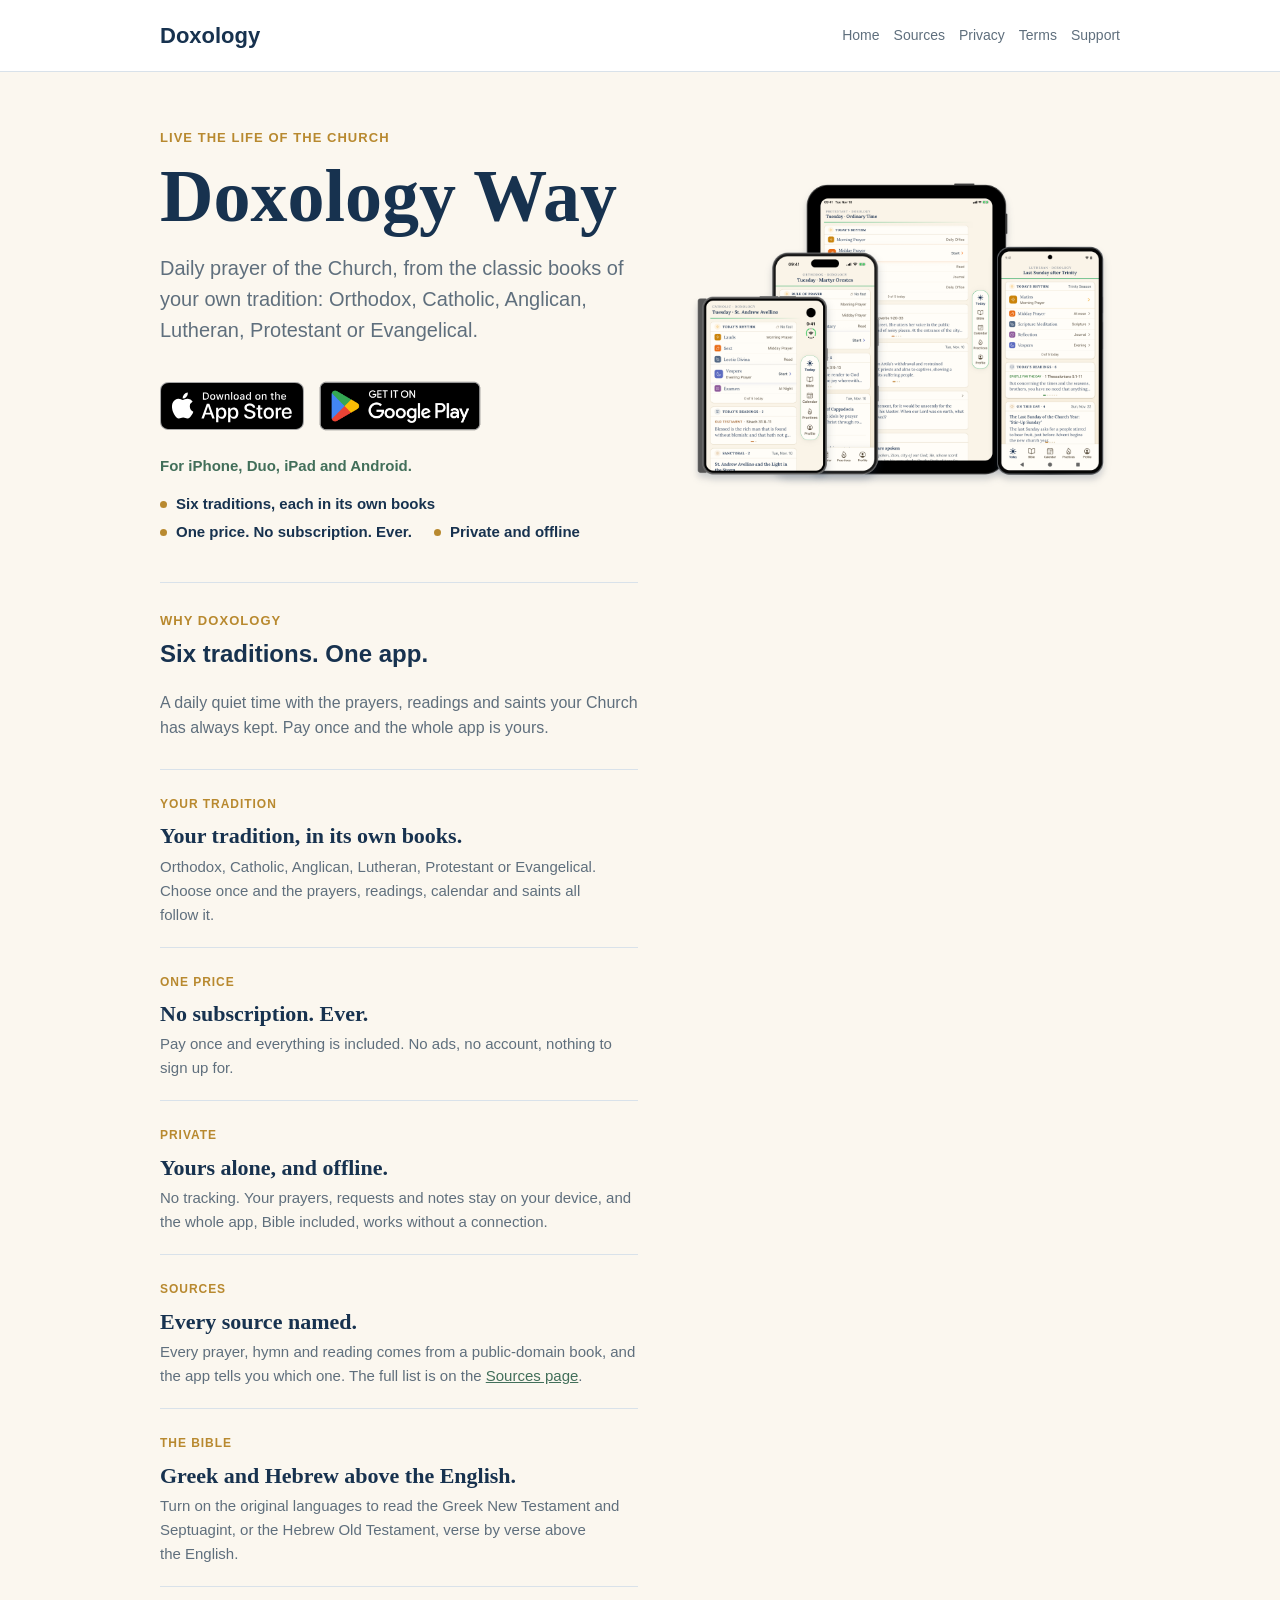
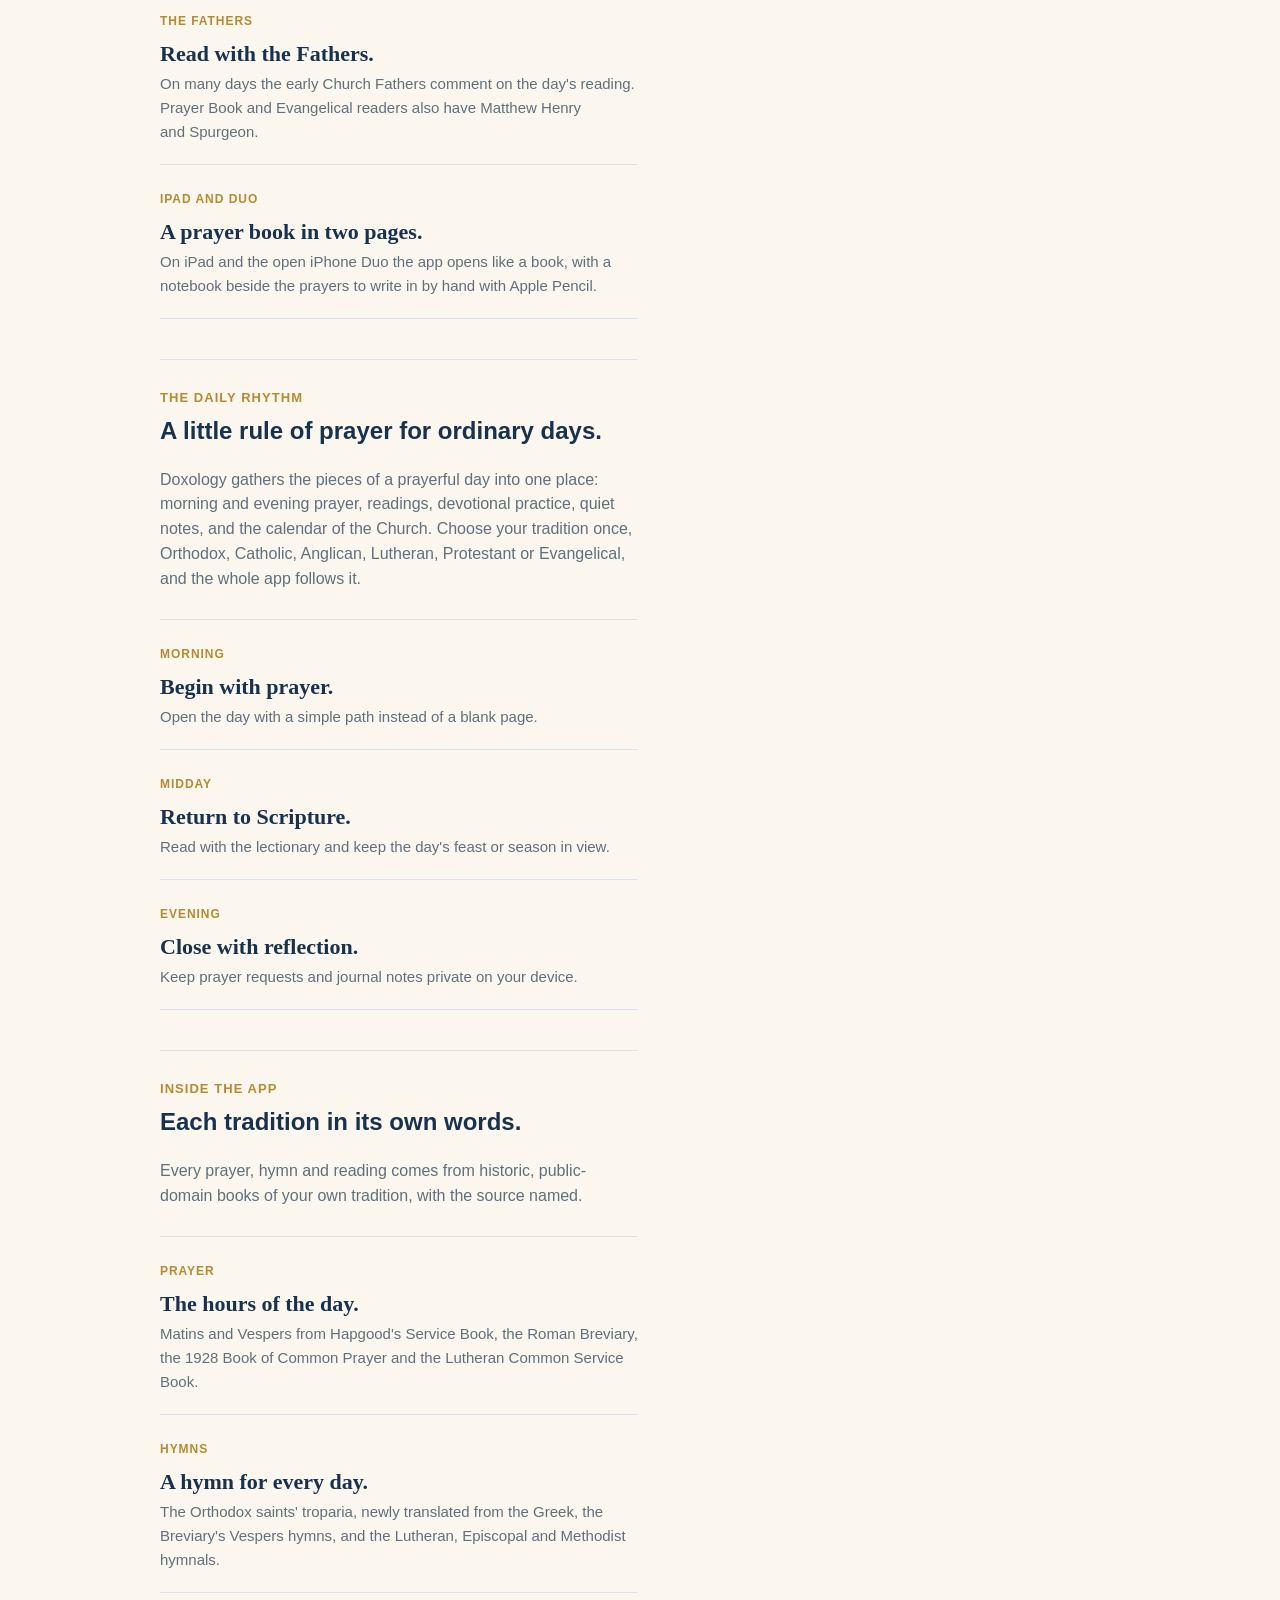
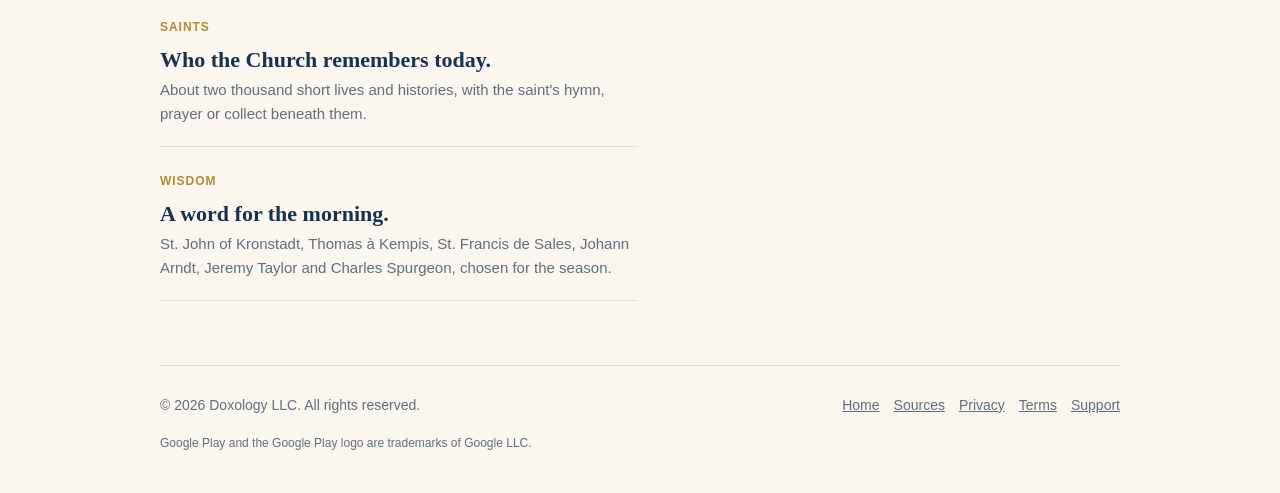
==== commit 36600ecc: "Device picture: move the Android phone right so the iPad shows (index.html)" ====
--- a/index.html
+++ b/index.html
@@ -6,7 +6,7 @@
     <title>Doxology Way</title>
     <meta name="description" content="Doxology Way: daily prayer, Scripture, hymns and the saints of the day in six traditions: Orthodox, Catholic, Anglican, Lutheran, Protestant and Evangelical. One price, no subscription. Private and offline. For iPhone, iPad and Android.">
     <meta name="color-scheme" content="light dark">
-    <link rel="stylesheet" href="/styles.css?v=android1-2026-11">
+    <link rel="stylesheet" href="/styles.css?v=android2-2026-11">
   </head>
   <body>
     <header class="site-header">
@@ -174,8 +174,8 @@
         <div class="phone-showcase" aria-label="Doxology app screen preview">
           <div class="device-frame devices">
             <picture>
-              <source srcset="/assets/devices-hero-dark.png?v=android-2026-11-22" media="(prefers-color-scheme: dark)" />
-              <img src="/assets/devices-hero.png?v=android-2026-11-22" width="1200" height="1060" alt="Doxology Way on iPhone Duo, iPhone, iPad and an Android phone: Today in the Catholic, Orthodox, Protestant and Lutheran traditions." />
+              <source srcset="/assets/devices-hero-dark.png?v=android2-2026-11-22" media="(prefers-color-scheme: dark)" />
+              <img src="/assets/devices-hero.png?v=android2-2026-11-22" width="1300" height="1060" alt="Doxology Way on iPhone Duo, iPhone, iPad and an Android phone: Today in the Catholic, Orthodox, Protestant and Lutheran traditions." />
             </picture>
           </div>
         </div>
--- a/styles.css
+++ b/styles.css
@@ -365,7 +365,7 @@
 /* Three devices (iPad, Duo, iPhone) in place of the single phone, owner 2026-11-08 */
 @media (min-width: 861px) { .hero { grid-template-columns: minmax(0, 500px) minmax(300px, 440px); } }
 .device-frame picture { display: contents; }
-.device-frame.devices { width: 100%; aspect-ratio: 1200 / 1060; margin-top: 8px; } /* 1200 wide since the Android phone joined, 2026-11-22 */
+.device-frame.devices { width: 100%; aspect-ratio: 1300 / 1060; margin-top: 8px; } /* 1300 wide: the Android phone beside the iPad, 2026-11-22 */
 @media (max-width: 860px) { .device-frame.devices { width: min(100%, 400px); margin: 0 auto; } }
 
 /* Dark mode (2026-11-10): follows the visitor's system setting. Palette from the app's own night theme
